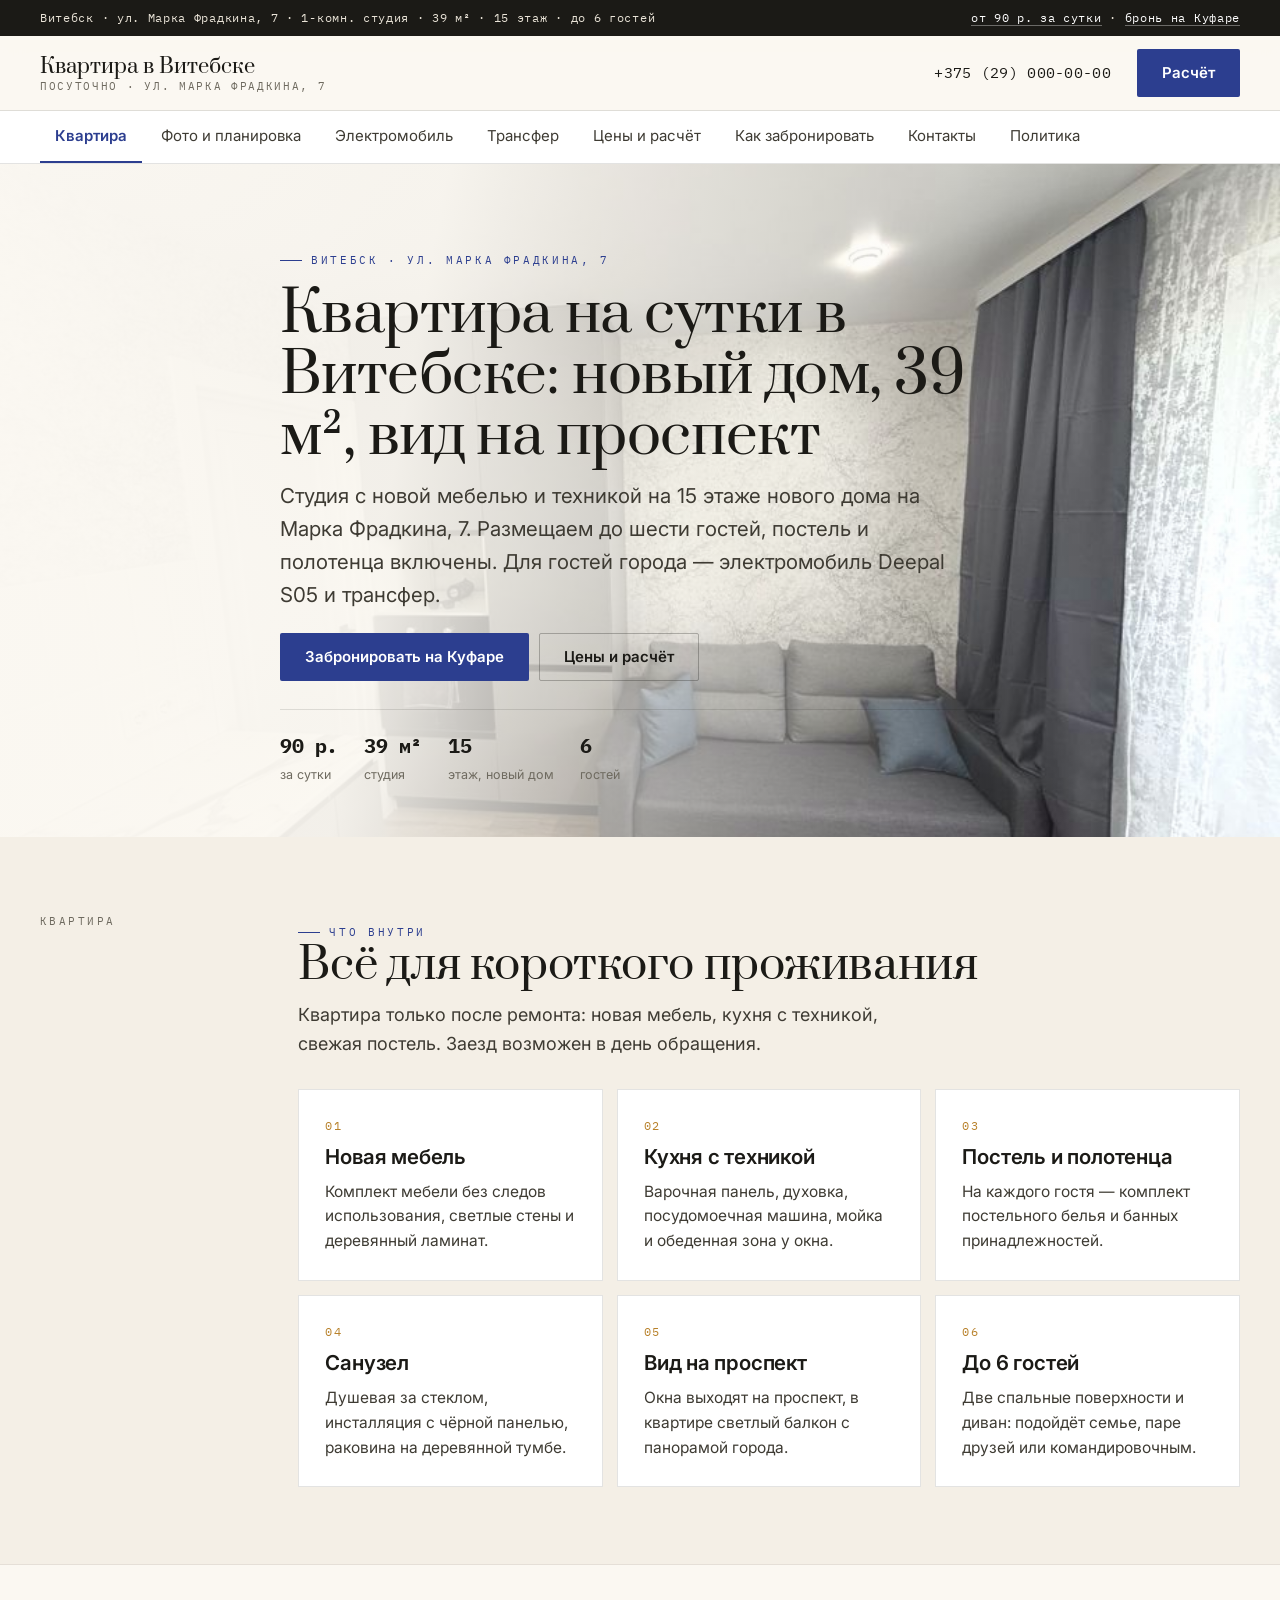
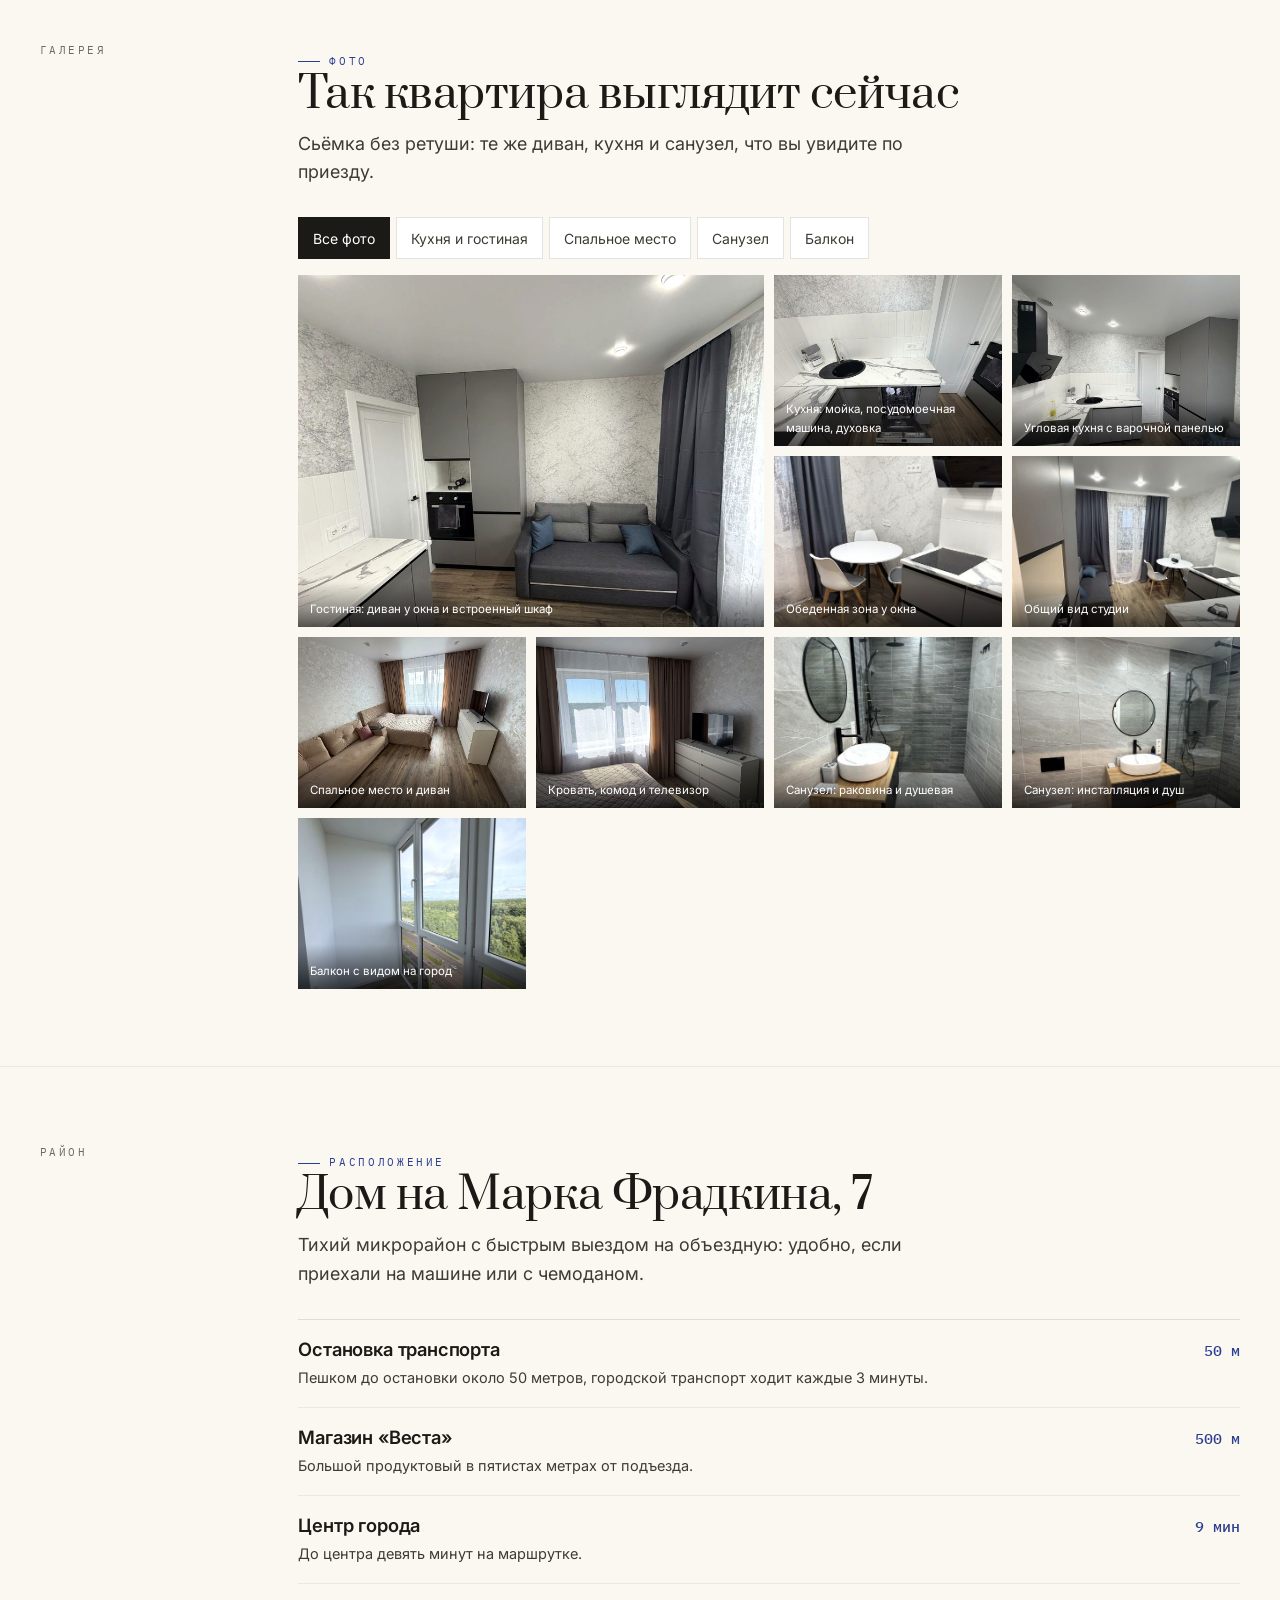
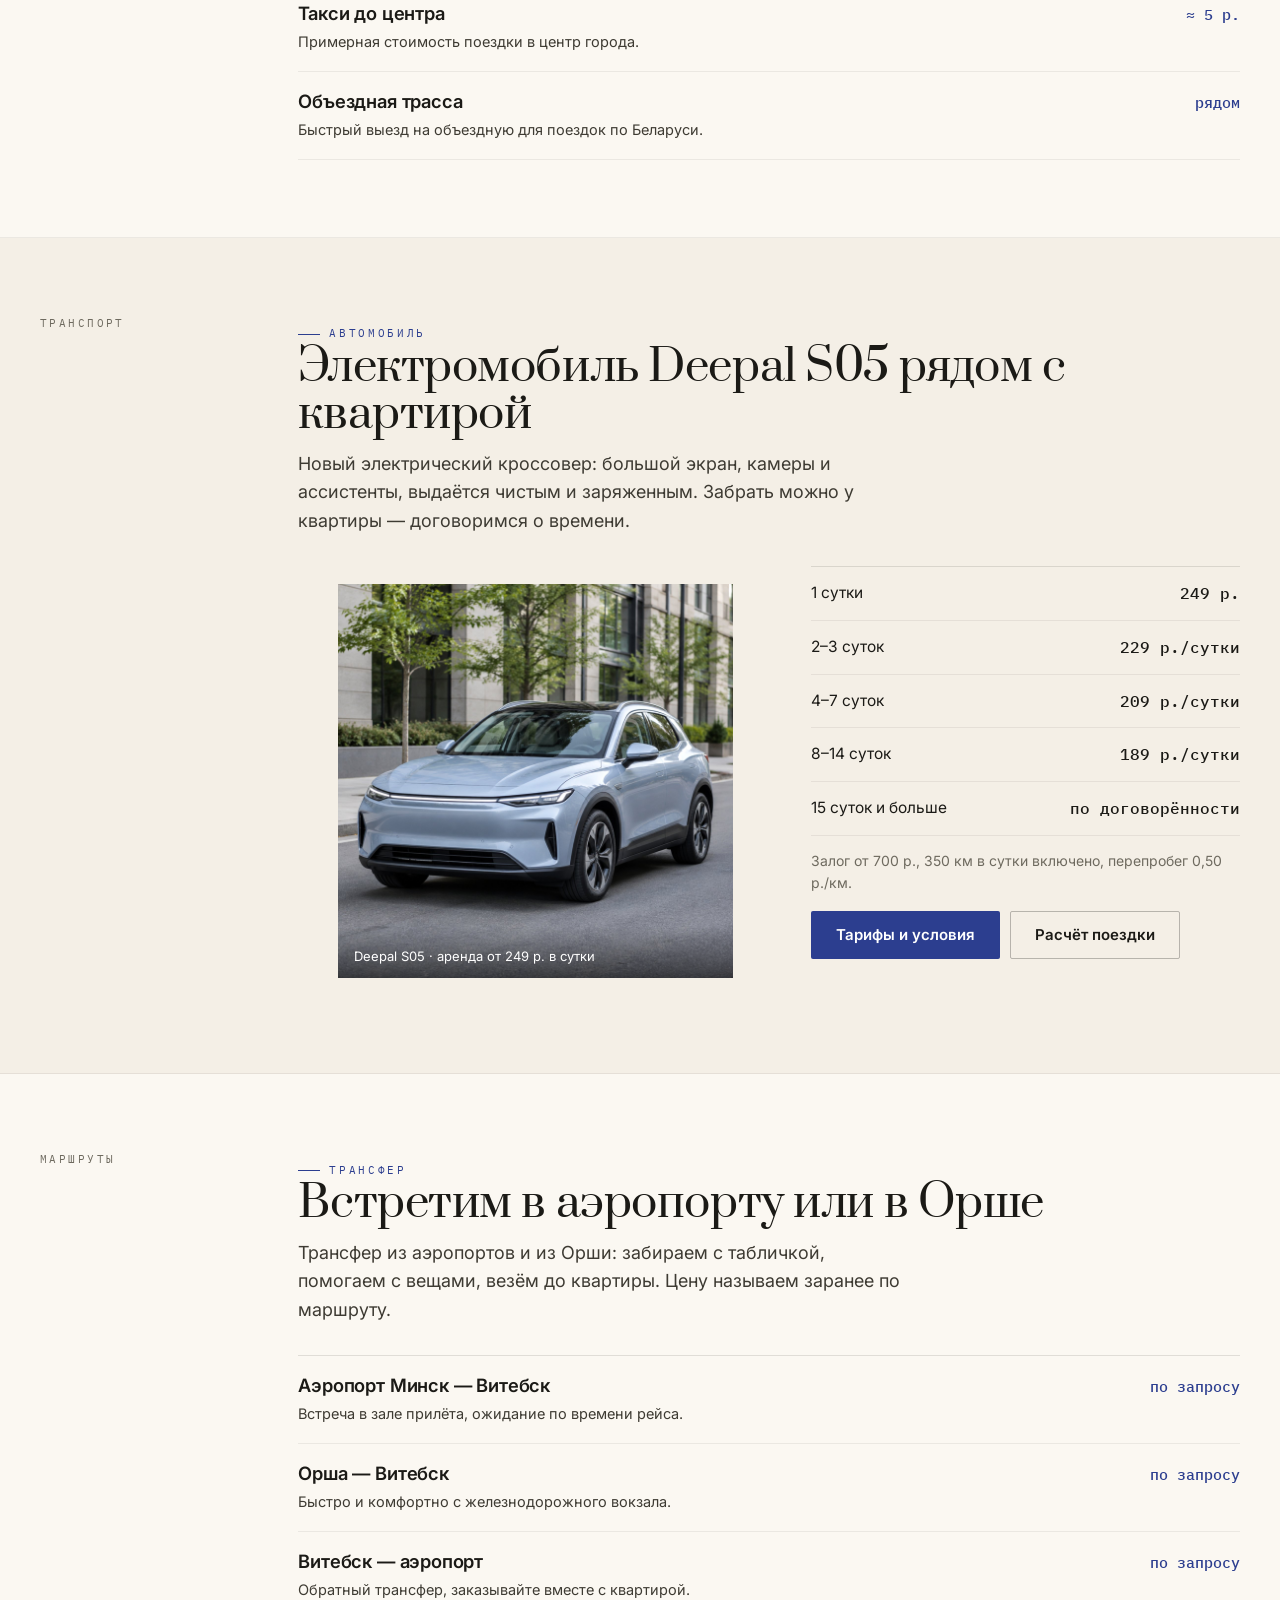
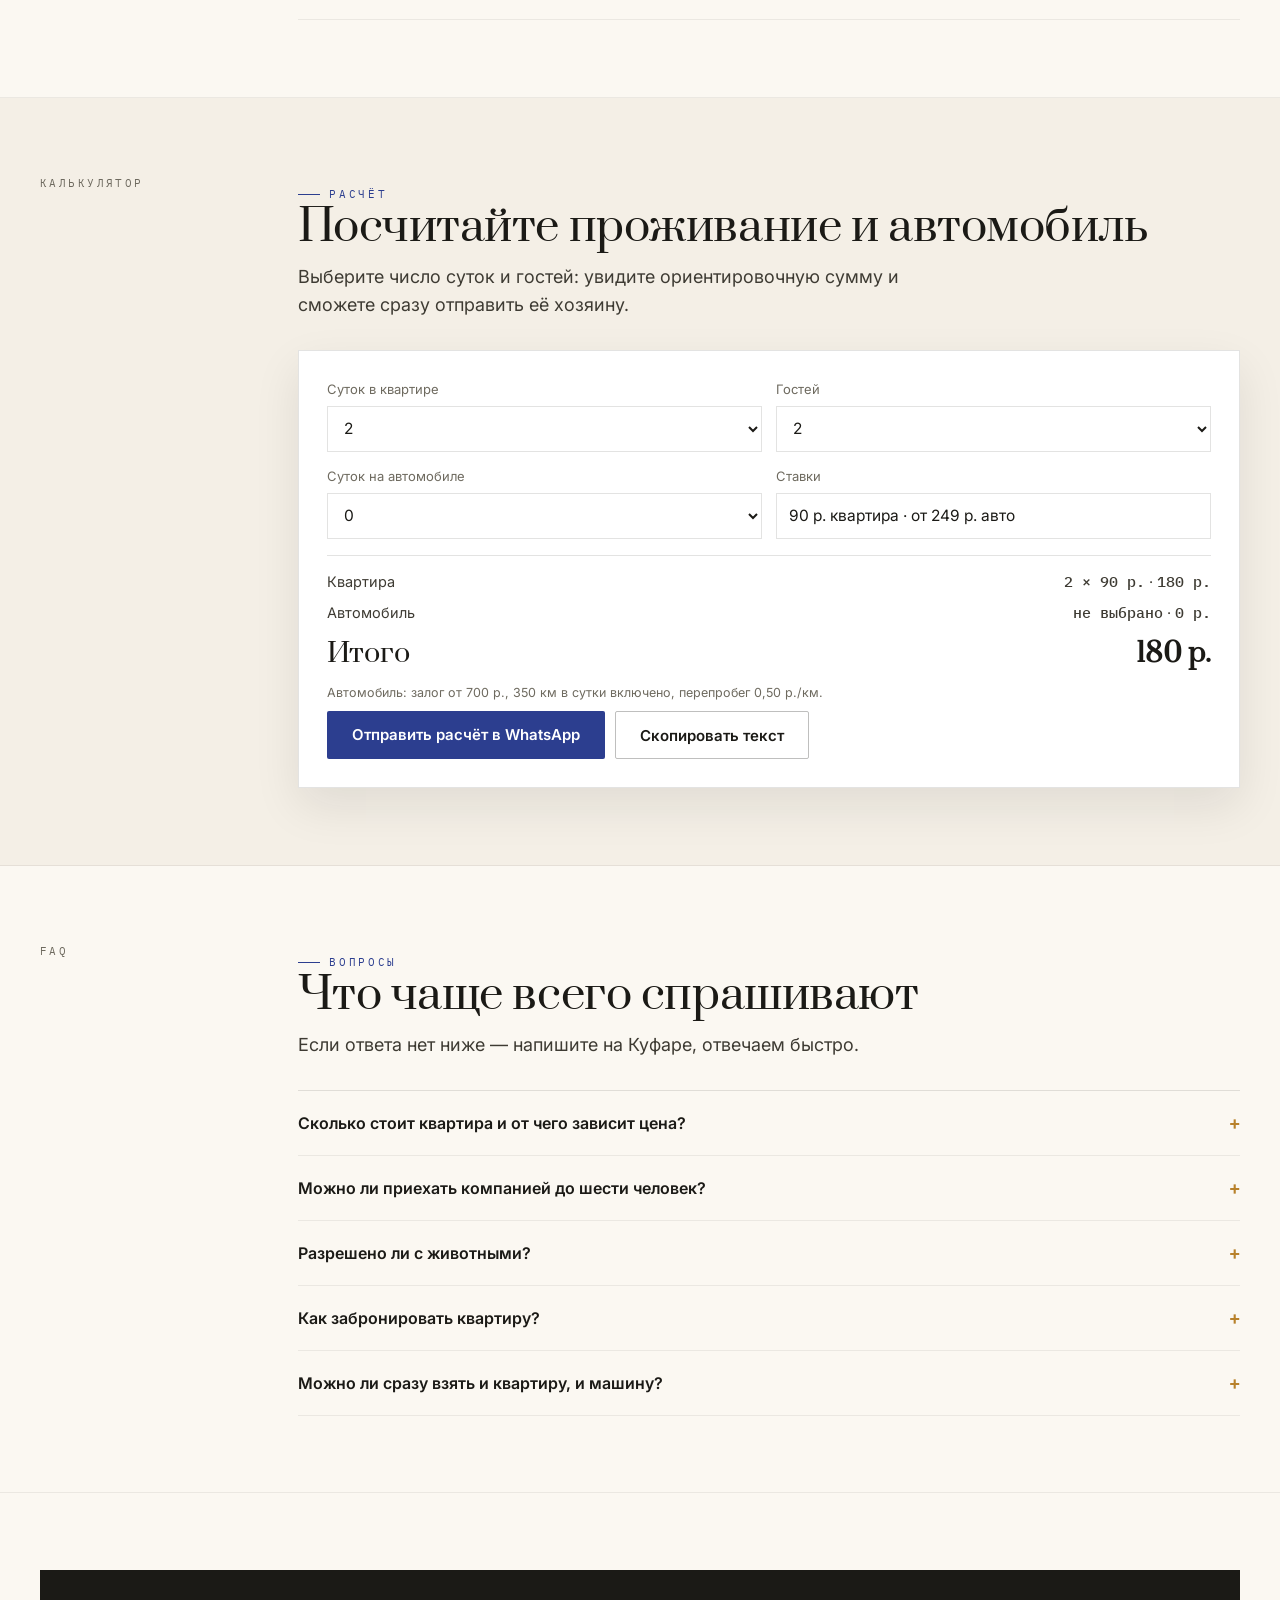
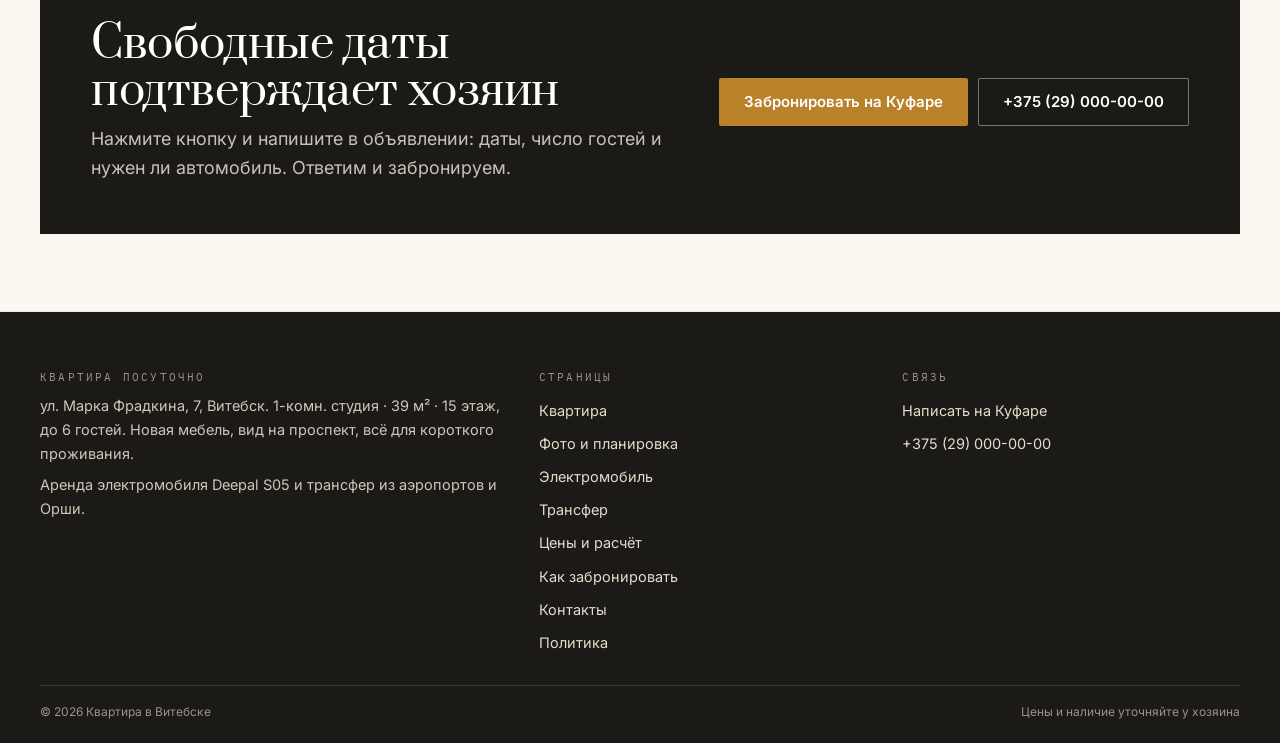
==== index.html @ 1a179cd4 "Квартира посуточно в Витебске + электромобиль Deepal S05 + трансфер: 8 страниц, галерея по комнатам," ====
<!doctype html>
<html lang="ru"><head>
<meta charset="utf-8">
<meta name="viewport" content="width=device-width,initial-scale=1">
<title>Квартира на сутки в Витебске — 39 м², новый дом, до 6 гостей</title>
<meta name="description" content="Посуточная аренда квартиры в Витебске: Марка Фрадкина, 7, студия 39 м² на 15 этаже нового дома, до 6 гостей, от 90 р. в сутки. Аренда электромобиля Deepal S05 и трансфер.">
<link rel="icon" href="assets/img/favicon.svg" type="image/svg+xml">
<link rel="preconnect" href="https://fonts.googleapis.com"><link rel="preconnect" href="https://fonts.gstatic.com" crossorigin>
<link href="https://fonts.googleapis.com/css2?family=Prata&family=Inter:wght@400;500;600;700&family=IBM+Plex+Mono:wght@400;500&display=swap" rel="stylesheet">
<style>
:root{--paper:#FBF8F2;--ink:#1B1A16;--blue:#2C3E8F;--muted:#6E6A5F;--line:rgba(27,26,22,.12)}
*{box-sizing:border-box}
html{overflow-x:clip;font-size:18px}
body{margin:0;background:var(--paper);color:var(--ink);font-family:Inter,system-ui,sans-serif;line-height:1.6;overflow-x:clip}
img{display:block;max-width:100%}
h1,h2{font-family:Prata,Georgia,serif;font-weight:400;line-height:1.1;margin:0}
.wrap{width:min(1200px,100% - 40px);margin:0 auto}
.hdr{position:sticky;top:0;background:rgba(251,248,242,.95)}
.btn{display:inline-flex;align-items:center;gap:8px;min-height:48px;padding:0 22px;background:var(--blue);color:#fff;text-decoration:none;font-weight:600;font-size:15px}
a{color:inherit}
[hidden]{display:none!important}
</style>
<link rel="stylesheet" href="assets/css/site.v1.css">
</head><body>
<div class="topbar"><div class="wrap topbar__in">
<span>Витебск · ул. Марка Фрадкина, 7 · 1-комн. студия · 39 м² · 15 этаж · до 6 гостей</span>
<span><a href="ceny.html">от 90 р. за сутки</a> · <a href="https://www.kufar.by/item/1076684302" target="_blank" rel="noopener">бронь на Куфаре</a></span>
</div></div>
<header class="hdr"><div class="wrap hdr__in">
<a class="logo" href="index.html"><b>Квартира в Витебске</b><span>посуточно · ул. Марка Фрадкина, 7</span></a>
<span class="hdr__sp"></span>
<a class="hdr__tel" href="tel:+375290000000">+375 (29) 000-00-00</a>
<a class="btn btn--blue" href="ceny.html" style="margin-left:8px">Расчёт</a>
<button class="burger" id="burger" aria-label="Меню" aria-expanded="false"><span></span><span></span><span></span></button>
</div></header>
<nav class="strip" aria-label="Страницы"><div class="wrap strip__in"><a href="index.html" aria-current="page">Квартира</a><a href="kvartira.html">Фото и планировка</a><a href="elektromobil.html">Электромобиль</a><a href="transfer.html">Трансфер</a><a href="ceny.html">Цены и расчёт</a><a href="poryadok.html">Как забронировать</a><a href="kontakty.html">Контакты</a><a href="politika.html">Политика</a></div></nav>
<main>
<section class="hero"><div class="hero__bg"><img src="assets/img/living.jpg" alt="Гостиная квартиры посуточно: диван у окна и встроенный шкаф"></div><div class="wrap hero__in"><span class="kick">Витебск · ул. Марка Фрадкина, 7</span><h1>Квартира на сутки в Витебске: новый дом, 39 м², вид на проспект</h1><p class="hero__lead">Студия с новой мебелью и техникой на 15 этаже нового дома на Марка Фрадкина, 7. Размещаем до шести гостей, постель и полотенца включены. Для гостей города — электромобиль Deepal S05 и трансфер.</p><div class="hero__cta"><a class="btn btn--blue" href="https://www.kufar.by/item/1076684302" target="_blank" rel="noopener">Забронировать на Куфаре</a><a class="btn btn--ghost" href="ceny.html">Цены и расчёт</a></div><div class="hero__figs"><div><b>90 р.</b><span>за сутки</span></div><div><b>39 м²</b><span>студия</span></div><div><b>15</b><span>этаж, новый дом</span></div><div><b>6</b><span>гостей</span></div></div></div></section><section class="band band--alt"><div class="wrap"><div class="sect"><div class="sect__side"><span class="mono">Квартира</span></div><div><div class="sect__head"><div><span class="kick">Что внутри</span><h2>Всё для короткого проживания</h2></div><p>Квартира только после ремонта: новая мебель, кухня с техникой, свежая постель. Заезд возможен в день обращения.</p></div><div class="cards"><div class="card"><span class="card__n">01</span><h3>Новая мебель</h3><p>Комплект мебели без следов использования, светлые стены и деревянный ламинат.</p></div><div class="card"><span class="card__n">02</span><h3>Кухня с техникой</h3><p>Варочная панель, духовка, посудомоечная машина, мойка и обеденная зона у окна.</p></div><div class="card"><span class="card__n">03</span><h3>Постель и полотенца</h3><p>На каждого гостя — комплект постельного белья и банных принадлежностей.</p></div><div class="card"><span class="card__n">04</span><h3>Санузел</h3><p>Душевая за стеклом, инсталляция с чёрной панелью, раковина на деревянной тумбе.</p></div><div class="card"><span class="card__n">05</span><h3>Вид на проспект</h3><p>Окна выходят на проспект, в квартире светлый балкон с панорамой города.</p></div><div class="card"><span class="card__n">06</span><h3>До 6 гостей</h3><p>Две спальные поверхности и диван: подойдёт семье, паре друзей или командировочным.</p></div></div></div></div></div></section><section class="band "><div class="wrap"><div class="sect"><div class="sect__side"><span class="mono">Галерея</span></div><div><div class="sect__head"><div><span class="kick">Фото</span><h2>Так квартира выглядит сейчас</h2></div><p>Сьёмка без ретуши: те же диван, кухня и санузел, что вы увидите по приезду.</p></div><div class="tabs"><button data-gal="all" aria-selected="true">Все фото</button><button data-gal="live" aria-selected="false">Кухня и гостиная</button><button data-gal="sleep" aria-selected="false">Спальное место</button><button data-gal="bath" aria-selected="false">Санузел</button><button data-gal="view" aria-selected="false">Балкон</button></div><div class="gal"><figure data-g="live"><img src="assets/img/living.jpg" alt="Гостиная: диван у окна и встроенный шкаф" loading="lazy"><figcaption>Гостиная: диван у окна и встроенный шкаф</figcaption></figure><figure data-g="live"><img src="assets/img/kitchen.jpg" alt="Кухня: мойка, посудомоечная машина, духовка" loading="lazy"><figcaption>Кухня: мойка, посудомоечная машина, духовка</figcaption></figure><figure data-g="live"><img src="assets/img/kitchen2.jpg" alt="Угловая кухня с варочной панелью" loading="lazy"><figcaption>Угловая кухня с варочной панелью</figcaption></figure><figure data-g="live"><img src="assets/img/dining.jpg" alt="Обеденная зона у окна" loading="lazy"><figcaption>Обеденная зона у окна</figcaption></figure><figure data-g="live"><img src="assets/img/studio.jpg" alt="Общий вид студии" loading="lazy"><figcaption>Общий вид студии</figcaption></figure><figure data-g="sleep"><img src="assets/img/bedroom.jpg" alt="Спальное место и диван" loading="lazy"><figcaption>Спальное место и диван</figcaption></figure><figure data-g="sleep"><img src="assets/img/bedroom2.jpg" alt="Кровать, комод и телевизор" loading="lazy"><figcaption>Кровать, комод и телевизор</figcaption></figure><figure data-g="bath"><img src="assets/img/bath1.jpg" alt="Санузел: раковина и душевая" loading="lazy"><figcaption>Санузел: раковина и душевая</figcaption></figure><figure data-g="bath"><img src="assets/img/bath2.jpg" alt="Санузел: инсталляция и душ" loading="lazy"><figcaption>Санузел: инсталляция и душ</figcaption></figure><figure data-g="view"><img src="assets/img/balcony.jpg" alt="Балкон с видом на город" loading="lazy"><figcaption>Балкон с видом на город</figcaption></figure></div></div></div></div></section><section class="band "><div class="wrap"><div class="sect"><div class="sect__side"><span class="mono">Район</span></div><div><div class="sect__head"><div><span class="kick">Расположение</span><h2>Дом на Марка Фрадкина, 7</h2></div><p>Тихий микрорайон с быстрым выездом на объездную: удобно, если приехали на машине или с чемоданом.</p></div><div class="rows"><div class="row"><div><h3>Остановка транспорта</h3><p>Пешком до остановки около 50 метров, городской транспорт ходит каждые 3 минуты.</p></div><span class="row__p">50 м</span></div><div class="row"><div><h3>Магазин «Веста»</h3><p>Большой продуктовый в пятистах метрах от подъезда.</p></div><span class="row__p">500 м</span></div><div class="row"><div><h3>Центр города</h3><p>До центра девять минут на маршрутке.</p></div><span class="row__p">9 мин</span></div><div class="row"><div><h3>Такси до центра</h3><p>Примерная стоимость поездки в центр города.</p></div><span class="row__p">≈ 5 р.</span></div><div class="row"><div><h3>Объездная трасса</h3><p>Быстрый выезд на объездную для поездок по Беларуси.</p></div><span class="row__p">рядом</span></div></div></div></div></div></section><section class="band band--alt"><div class="wrap"><div class="sect"><div class="sect__side"><span class="mono">Транспорт</span></div><div><div class="sect__head"><div><span class="kick">Автомобиль</span><h2>Электромобиль Deepal S05 рядом с квартирой</h2></div><p>Новый электрический кроссовер: большой экран, камеры и ассистенты, выдаётся чистым и заряженным. Забрать можно у квартиры — договоримся о времени.</p></div><div class="split"><figure class="plate"><img src="assets/img/car.jpg" alt="Электромобиль Deepal S05 в Витебске"><figcaption>Deepal S05 · аренда от 249 р. в сутки</figcaption></figure><div><div class="prices"><div class="price"><span>1 сутки</span><b>249 р.</b></div><div class="price"><span>2–3 суток</span><b>229 р./сутки</b></div><div class="price"><span>4–7 суток</span><b>209 р./сутки</b></div><div class="price"><span>8–14 суток</span><b>189 р./сутки</b></div><div class="price"><span>15 суток и больше</span><b>по договорённости</b></div></div><p style="margin-top:14px;font-size:14px;color:var(--muted)">Залог от 700 р., 350 км в сутки включено, перепробег 0,50 р./км.</p><div style="margin-top:16px;display:flex;gap:10px;flex-wrap:wrap"><a class="btn btn--blue" href="elektromobil.html">Тарифы и условия</a><a class="btn btn--ghost" href="ceny.html">Расчёт поездки</a></div></div></div></div></div></div></section><section class="band "><div class="wrap"><div class="sect"><div class="sect__side"><span class="mono">Маршруты</span></div><div><div class="sect__head"><div><span class="kick">Трансфер</span><h2>Встретим в аэропорту или в Орше</h2></div><p>Трансфер из аэропортов и из Орши: забираем с табличкой, помогаем с вещами, везём до квартиры. Цену называем заранее по маршруту.</p></div><div class="rows"><div class="row"><div><h3>Аэропорт Минск — Витебск</h3><p>Встреча в зале прилёта, ожидание по времени рейса.</p></div><span class="row__p">по запросу</span></div><div class="row"><div><h3>Орша — Витебск</h3><p>Быстро и комфортно с железнодорожного вокзала.</p></div><span class="row__p">по запросу</span></div><div class="row"><div><h3>Витебск — аэропорт</h3><p>Обратный трансфер, заказывайте вместе с квартирой.</p></div><span class="row__p">по запросу</span></div></div></div></div></div></section><section class="band band--alt"><div class="wrap"><div class="sect"><div class="sect__side"><span class="mono">Калькулятор</span></div><div><div class="sect__head"><div><span class="kick">Расчёт</span><h2>Посчитайте проживание и автомобиль</h2></div><p>Выберите число суток и гостей: увидите ориентировочную сумму и сможете сразу отправить её хозяину.</p></div><div class="calc" id="calc"><div class="calc__grid"><div class="field"><label for="cN">Суток в квартире</label><select id="cN"><option value="1">1</option><option value="2" selected>2</option><option value="3">3</option><option value="4">4</option><option value="5">5</option><option value="6">6</option><option value="7">7</option><option value="8">8</option><option value="9">9</option><option value="10">10</option><option value="11">11</option><option value="12">12</option><option value="13">13</option><option value="14">14</option><option value="21">21</option><option value="30">30</option></select></div><div class="field"><label for="cG">Гостей</label><select id="cG"><option value="1">1</option><option value="2" selected>2</option><option value="3">3</option><option value="4">4</option><option value="5">5</option><option value="6">6</option></select></div><div class="field"><label for="cD">Суток на автомобиле</label><select id="cD"><option value="0" selected>0</option><option value="1">1</option><option value="2">2</option><option value="3">3</option><option value="4">4</option><option value="5">5</option><option value="7">7</option><option value="10">10</option><option value="14">14</option><option value="21">21</option></select></div><div class="field"><label>Ставки</label><input type="text" value="90 р. квартира · от 249 р. авто" readonly></div></div><div class="calc__sum"><div class="calc__line"><span>Квартира</span><span><b id="lFlat">2 × 90 р.</b> · <b id="vFlat">180 р.</b></span></div><div class="calc__line"><span>Автомобиль</span><span><b id="lCar">не выбрано</b> · <b id="vCar">0 р.</b></span></div><div class="calc__total"><span>Итого</span><b id="vTotal">180 р.</b></div><p class="calc__note" id="calcNote"></p><div style="display:flex;gap:10px;flex-wrap:wrap"><a class="btn btn--blue" id="cWa" href="#" target="_blank" rel="noopener">Отправить расчёт в WhatsApp</a><button class="btn btn--ghost" id="cCopy" type="button">Скопировать текст</button></div></div></div></div></div></div></section><section class="band "><div class="wrap"><div class="sect"><div class="sect__side"><span class="mono">FAQ</span></div><div><div class="sect__head"><div><span class="kick">Вопросы</span><h2>Что чаще всего спрашивают</h2></div><p>Если ответа нет ниже — напишите на Куфаре, отвечаем быстро.</p></div><div class="faq"><div class="faq__i"><button class="faq__q" aria-expanded="false">Сколько стоит квартира и от чего зависит цена?</button><div class="faq__a">Базовая ставка — 90 р. за сутки. Цена зависит от количества человек: точную сумму хозяин подтвердит при бронировании.</div></div><div class="faq__i"><button class="faq__q" aria-expanded="false">Можно ли приехать компанией до шести человек?</button><div class="faq__a">Да, размещение рассчитано на шесть гостей: кровать, диван и дополнительное спальное место. Комплекты постели и полотенец включены.</div></div><div class="faq__i"><button class="faq__q" aria-expanded="false">Разрешено ли с животными?</button><div class="faq__a">Объявление допускает проживание с питомцами — уточните породу и количество при бронировании, чтобы согласовать условия.</div></div><div class="faq__i"><button class="faq__q" aria-expanded="false">Как забронировать квартиру?</button><div class="faq__a">Напишите в объявлении на Куфаре или оставьте заявку на сайте: подтверждаем даты, время заезда и способ оплаты.</div></div><div class="faq__i"><button class="faq__q" aria-expanded="false">Можно ли сразу взять и квартиру, и машину?</button><div class="faq__a">Да, это одна из частых просьб. В расчёте выберите сутки в квартире и сутки на автомобиле — отправим одним сообщением.</div></div></div></div></div></div></section><section class="band"><div class="wrap"><div class="cta"><div><h2>Свободные даты подтверждает хозяин</h2><p style="margin-top:10px;color:rgba(242,236,223,.8)">Нажмите кнопку и напишите в объявлении: даты, число гостей и нужен ли автомобиль. Ответим и забронируем.</p></div><div class="cta__act"><a class="btn btn--ochre" href="https://www.kufar.by/item/1076684302" target="_blank" rel="noopener">Забронировать на Куфаре</a><a class="btn btn--ghost" style="border-color:rgba(255,255,255,.4);color:#fff" href="tel:+375290000000">+375 (29) 000-00-00</a></div></div></div></section></main>
<footer class="foot"><div class="wrap">
<div class="foot__grid">
<div><h4>Квартира посуточно</h4><p style="font-size:14.5px;line-height:1.65">ул. Марка Фрадкина, 7, Витебск. 1-комн. студия · 39 м² · 15 этаж, до 6 гостей. Новая мебель, вид на проспект, всё для короткого проживания.</p>
<p style="font-size:14.5px;margin-top:8px">Аренда электромобиля Deepal S05 и трансфер из аэропортов и Орши.</p></div>
<div><h4>Страницы</h4><a href="index.html">Квартира</a><a href="kvartira.html">Фото и планировка</a><a href="elektromobil.html">Электромобиль</a><a href="transfer.html">Трансфер</a><a href="ceny.html">Цены и расчёт</a><a href="poryadok.html">Как забронировать</a><a href="kontakty.html">Контакты</a><a href="politika.html">Политика</a></div>
<div><h4>Связь</h4><a href="https://www.kufar.by/item/1076684302" target="_blank" rel="noopener">Написать на Куфаре</a><a href="tel:+375290000000">+375 (29) 000-00-00</a></div>
</div>
<div class="foot__bot"><span>© 2026 Квартира в Витебске</span><span>Цены и наличие уточняйте у хозяина</span></div>
</div></footer>
<div class="fbar">
<a href="tel:+375290000000"><svg viewBox="0 0 24 24"><path d="M5 4h4l2 5-2.5 1.5a12 12 0 0 0 5 5L15 13l5 2v4a2 2 0 0 1-2 2A16 16 0 0 1 3 6a2 2 0 0 1 2-2z"/></svg>Позвонить</a>
<a href="https://wa.me/375290000000"><svg viewBox="0 0 24 24"><path d="M12 3a9 9 0 0 0-7.8 13.5L3 21l4.6-1.2A9 9 0 1 0 12 3z"/></svg>WhatsApp</a>
<a href="viber://chat?number=%2B375290000000"><svg viewBox="0 0 24 24"><path d="M12 3c5 0 9 3.4 9 7.6 0 4.2-4 7.6-9 7.6-1 0-2-.1-2.9-.4L5 20l.8-3.2C4.1 15.3 3 13.1 3 10.6 3 6.4 7 3 12 3z"/></svg>Viber</a>
<a href="https://www.kufar.by/item/1076684302" target="_blank" rel="noopener"><svg viewBox="0 0 24 24"><path d="M4 7h16v13H4z"/><path d="M8 7V5a4 4 0 0 1 8 0v2"/></svg>Куфар</a>
</div>
<div class="drawer" id="drawer" data-open="false" aria-hidden="true"><div class="drawer__inner">
<div class="drawer__top"><span class="mono">Меню</span><button class="drawer__close" id="drawerClose" aria-label="Закрыть"></button></div>
<a href="index.html">Квартира</a><a href="kvartira.html">Фото и планировка</a><a href="elektromobil.html">Электромобиль</a><a href="transfer.html">Трансфер</a><a href="ceny.html">Цены и расчёт</a><a href="poryadok.html">Как забронировать</a><a href="kontakty.html">Контакты</a><a href="politika.html">Политика</a>
<a href="politika.html">Политика</a>
<a class="btn btn--blue" href="https://www.kufar.by/item/1076684302" target="_blank" rel="noopener" style="margin-top:14px">Забронировать на Куфаре</a>
</div></div>
<script src="assets/js/main.v1.js" defer></script>
</body></html>
---- assets/css/site.v1.css ----
:root{
--paper:#FBF8F2;--paper2:#F4EFE6;--panel:#FFFFFF;
--ink:#1B1A16;--ink2:#3E3B33;--muted:#6E6A5F;
--line:rgba(27,26,22,.12);--line2:rgba(27,26,22,.07);
--blue:#2C3E8F;--blue-d:#1F2C68;--ochre:#B8812A;
--f-d:'Prata',Georgia,serif;--f-t:'Inter','Segoe UI',system-ui,sans-serif;--f-m:'IBM Plex Mono',ui-monospace,monospace;
--sh:0 18px 44px rgba(27,26,22,.09)}
*{box-sizing:border-box}
html{-webkit-text-size-adjust:100%;font-size:18px;overflow-x:clip}
body{margin:0;background:var(--paper);color:var(--ink);font-family:var(--f-t);font-size:18px;line-height:1.6;-webkit-font-smoothing:antialiased;overflow-x:clip}
img{display:block;max-width:100%;height:auto}
a{color:inherit;text-decoration:none}
h1,h2,h3,h4{font-family:var(--f-d);font-weight:400;line-height:1.08;margin:0;letter-spacing:-.01em}
h1{font-size:clamp(2.1rem,4.4vw,3.6rem)}
h2{font-size:clamp(1.7rem,3.4vw,2.6rem)}
h3{font-size:1.14rem;font-family:var(--f-t);font-weight:600;line-height:1.3}
p{margin:0}
ul{margin:0;padding:0;list-style:none}
.wrap{width:min(1200px,100% - 40px);margin:0 auto}
.mono{font-family:var(--f-m);font-size:11px;letter-spacing:.22em;text-transform:uppercase;color:var(--muted)}
.kick{display:inline-flex;align-items:center;gap:9px;font-family:var(--f-m);font-size:11px;letter-spacing:.24em;text-transform:uppercase;color:var(--blue)}
.kick::before{content:"";width:22px;height:1px;background:currentColor}
.topbar{background:var(--ink);color:#EAE4D8;font-size:13px}
.topbar__in{display:flex;justify-content:space-between;gap:14px;flex-wrap:wrap;padding:9px 0;font-family:var(--f-m);font-size:11.5px;letter-spacing:.06em}
.topbar a{color:#fff;border-bottom:1px solid rgba(255,255,255,.35)}
.hdr{position:sticky;top:0;z-index:60;background:rgba(251,248,242,.94);backdrop-filter:blur(12px);border-bottom:1px solid var(--line)}
.hdr__in{display:flex;align-items:center;gap:18px;padding:13px 0}
.logo{display:flex;flex-direction:column;gap:2px;line-height:1.15}
.logo b{font-family:var(--f-d);font-size:20px;font-weight:400}
.logo span{font-family:var(--f-m);font-size:10.5px;letter-spacing:.16em;text-transform:uppercase;color:var(--muted)}
.hdr__sp{flex:1}
.hdr__tel{font-family:var(--f-m);font-size:15px;letter-spacing:.02em}
.strip{border-bottom:1px solid var(--line);background:#fff}
.strip__in{display:flex;gap:4px;overflow-x:auto;scrollbar-width:none}
.strip__in::-webkit-scrollbar{display:none}
.strip a{white-space:nowrap;padding:13px 15px;font-size:15px;color:var(--ink2);border-bottom:2px solid transparent;min-height:44px;display:flex;align-items:center}
.strip a:hover{background:var(--paper2);color:var(--ink)}
.strip a[aria-current]{color:var(--blue);border-bottom-color:var(--blue);font-weight:600}
.btn{display:inline-flex;align-items:center;justify-content:center;gap:9px;min-height:48px;padding:0 24px;border-radius:2px;font-family:var(--f-t);font-size:15px;font-weight:600;border:1px solid transparent;cursor:pointer;transition:background .2s,color .2s,border-color .2s}
.btn svg{width:17px;height:17px;stroke:currentColor;fill:none;stroke-width:1.8}
.btn--blue{background:var(--blue);color:#fff}
.btn--blue:hover{background:var(--blue-d)}
.btn--ghost{background:transparent;border-color:rgba(27,26,22,.28);color:var(--ink)}
.btn--ghost:hover{background:var(--ink);color:#fff;border-color:var(--ink)}
.btn--ochre{background:var(--ochre);color:#fff}
.burger{display:none;width:46px;height:46px;border:1px solid var(--line);background:#fff;border-radius:2px;align-items:center;justify-content:center;flex-direction:column;gap:5px;cursor:pointer}
.burger span{display:block;width:18px;height:1.5px;background:var(--ink)}
.hero{position:relative;min-height:clamp(520px,72vh,700px);display:flex;align-items:flex-end;overflow:hidden;background:var(--paper2)}
.hero__bg{position:absolute;inset:0}
.hero__bg img{width:100%;height:100%;object-fit:cover;object-position:60% 45%}
.hero__bg::after{content:"";position:absolute;inset:0;background:linear-gradient(100deg,rgba(251,248,242,.98) 0%,rgba(251,248,242,.94) 32%,rgba(251,248,242,.55) 55%,rgba(251,248,242,.12) 78%,rgba(251,248,242,0) 100%)}
.hero__in{position:relative;z-index:2;padding:clamp(38px,6vw,80px) 0 clamp(30px,4vw,54px);max-width:720px}
.hero h1{margin:14px 0 14px}
.hero__lead{font-size:clamp(1rem,1.6vw,1.14rem);color:var(--ink2);max-width:52ch}
.hero__cta{display:flex;gap:10px;flex-wrap:wrap;margin-top:22px}
.hero__figs{display:flex;gap:26px;flex-wrap:wrap;margin-top:28px;padding-top:20px;border-top:1px solid var(--line)}
.hero__figs div{display:flex;flex-direction:column;gap:3px}
.hero__figs b{font-family:var(--f-m);font-size:20px;letter-spacing:-.02em}
.hero__figs span{font-size:12.5px;color:var(--muted)}

.band{padding:clamp(48px,6vw,84px) 0;border-bottom:1px solid var(--line2)}
.band--alt{background:var(--paper2)}
.band--ink{background:var(--ink);color:#F2ECDF;border-bottom:0}
.band--ink h2,.band--ink h3{color:#fff}
.band--ink .kick{color:#E3C48B}
.band--ink .mono{color:rgba(242,236,223,.62)}
.band--ink .sect__head p{color:rgba(242,236,223,.78)}
.sect{display:grid;gap:clamp(20px,3vw,44px)}
@media(min-width:960px){.sect{grid-template-columns:220px minmax(0,1fr)}}
.sect__side{display:flex;flex-direction:column;gap:9px;align-items:flex-start}
@media(min-width:960px){.sect__side{position:sticky;top:132px;align-self:start}}
.sect__head{display:grid;gap:12px;margin-bottom:clamp(18px,2.4vw,30px)}
.sect__head p{color:var(--ink2);max-width:56ch}
.cards{display:grid;gap:14px;grid-template-columns:1fr}
@media(min-width:700px){.cards{grid-template-columns:repeat(2,minmax(0,1fr))}}
@media(min-width:1040px){.cards{grid-template-columns:repeat(3,minmax(0,1fr))}}
.card{background:var(--panel);border:1px solid var(--line);padding:clamp(18px,2.2vw,26px);display:flex;flex-direction:column;gap:9px}
.card p{color:var(--ink2);font-size:15.5px}
.card__n{font-family:var(--f-m);font-size:12px;color:var(--ochre);letter-spacing:.12em}
.rows{border-top:1px solid var(--line)}
.row{display:grid;gap:8px;padding:18px 0;border-bottom:1px solid var(--line2)}
@media(min-width:760px){.row{grid-template-columns:minmax(0,1fr) auto;align-items:baseline;gap:24px}}
.row h3{font-size:1.02rem}
.row p{font-size:14.5px;color:var(--ink2);margin-top:4px}
.row__p{font-family:var(--f-m);font-size:15px;white-space:nowrap;color:var(--blue);font-weight:500}
.gal{display:grid;gap:10px;grid-template-columns:repeat(2,minmax(0,1fr))}
@media(min-width:860px){.gal{grid-template-columns:repeat(4,minmax(0,1fr))}}
.gal figure{margin:0;position:relative;overflow:hidden;background:var(--paper2);aspect-ratio:4/3}
.gal img{width:100%;height:100%;object-fit:cover;transition:transform .5s}
.gal figure:hover img{transform:scale(1.04)}
.gal figcaption{position:absolute;left:0;right:0;bottom:0;padding:18px 12px 9px;font-size:11.5px;color:#fff;background:linear-gradient(transparent,rgba(0,0,0,.66))}
.gal figure:nth-child(1){grid-column:span 2;aspect-ratio:auto}
@media(min-width:860px){.gal figure:nth-child(1){grid-column:span 2;grid-row:span 2}}
.tabs{display:flex;gap:6px;flex-wrap:wrap;margin-bottom:16px}
.tabs button{min-height:42px;padding:0 14px;border:1px solid var(--line);background:#fff;font-family:var(--f-t);font-size:14px;cursor:pointer;color:var(--ink2)}
.tabs button[aria-selected="true"]{background:var(--ink);color:#fff;border-color:var(--ink)}
.split{display:grid;gap:clamp(18px,3vw,38px);align-items:start}
@media(min-width:900px){.split{grid-template-columns:minmax(0,1.05fr) minmax(0,.95fr)}}
.plate{position:relative;overflow:hidden;background:var(--paper2)}
.plate img{width:100%;height:100%;object-fit:cover}
.plate figcaption{position:absolute;left:0;bottom:0;right:0;padding:20px 16px 12px;color:#fff;font-size:13px;background:linear-gradient(transparent,rgba(0,0,0,.6))}
.prices{display:grid;gap:0;border-top:1px solid var(--line)}
.price{display:flex;justify-content:space-between;gap:16px;padding:14px 0;border-bottom:1px solid var(--line2);font-size:15.5px}
.price b{font-family:var(--f-m);font-weight:500;white-space:nowrap}
.pill{display:inline-flex;align-items:center;gap:7px;padding:6px 12px;border:1px solid var(--line);background:#fff;font-size:13px;color:var(--ink2);border-radius:999px}

.calc{background:var(--panel);border:1px solid var(--line);box-shadow:var(--sh);padding:clamp(18px,2.4vw,28px);display:grid;gap:16px}
.calc__grid{display:grid;gap:14px}
@media(min-width:700px){.calc__grid{grid-template-columns:repeat(2,minmax(0,1fr))}}
.field{display:flex;flex-direction:column;gap:6px}
.field label{font-size:13px;color:var(--muted)}
.field select,.field>input{width:100%;height:46px;padding:0 12px;border:1px solid var(--line);background:#fff;font-family:var(--f-t);font-size:15.5px;color:var(--ink)}
.field input[type=range]{padding:0;height:34px;background:transparent;border:0}
.calc__sum{display:grid;gap:8px;padding-top:14px;border-top:1px solid var(--line)}
.calc__line{display:flex;justify-content:space-between;gap:14px;font-size:14.5px;color:var(--ink2)}
.calc__line b{font-family:var(--f-m);font-weight:500}
.calc__total{display:flex;justify-content:space-between;align-items:baseline;gap:14px;font-family:var(--f-d);font-size:1.5rem}
.calc__note{font-size:12.5px;color:var(--muted)}
.steps{display:grid;gap:14px;counter-reset:s}
.step{display:grid;grid-template-columns:auto minmax(0,1fr);gap:14px;padding:16px 0;border-bottom:1px solid var(--line2)}
.step__n{font-family:var(--f-m);font-size:13px;color:var(--blue);padding-top:2px}
.faq{border-top:1px solid var(--line)}
.faq__i{border-bottom:1px solid var(--line2)}
.faq__q{display:flex;justify-content:space-between;gap:16px;align-items:center;width:100%;padding:17px 0;background:none;border:0;font-family:var(--f-t);font-size:16px;font-weight:600;color:var(--ink);text-align:left;cursor:pointer;min-height:48px}
.faq__q::after{content:"+";font-family:var(--f-m);color:var(--ochre);font-size:19px}
.faq__q[aria-expanded="true"]::after{content:"−"}
.faq__a{display:none;padding:0 0 18px;font-size:15px;color:var(--ink2);max-width:70ch}
.faq__i.is-open .faq__a{display:block}
.form{display:grid;gap:12px;background:var(--panel);border:1px solid var(--line);padding:clamp(18px,2.4vw,26px)}
.form__row{display:grid;gap:12px}
@media(min-width:640px){.form__row{grid-template-columns:1fr 1fr}}
.form textarea{min-height:96px;padding:12px;border:1px solid var(--line);font-family:var(--f-t);font-size:15.5px;resize:vertical}
.formout{font-size:14px;color:var(--blue);min-height:20px}
.cta{background:var(--ink);color:#F2ECDF;padding:clamp(30px,4vw,52px);display:grid;gap:18px}
@media(min-width:900px){.cta{grid-template-columns:minmax(0,1fr) auto;align-items:center}}
.cta h2{color:#fff}
.cta__act{display:flex;gap:10px;flex-wrap:wrap}
.foot{background:var(--ink);color:#CFC7B8;padding:clamp(34px,5vw,60px) 0 0}
.foot__grid{display:grid;gap:26px;padding-bottom:26px}
@media(min-width:820px){.foot__grid{grid-template-columns:1.4fr 1fr 1fr}}
.foot h4{font-family:var(--f-m);font-size:11px;letter-spacing:.2em;text-transform:uppercase;color:#9C9384;margin:0 0 10px;font-weight:400}
.foot a{display:block;padding:5px 0;font-size:14.5px;color:#E4DCCC}
.foot a:hover{color:#fff}
.foot__bot{border-top:1px solid rgba(255,255,255,.12);padding:16px 0 22px;display:flex;justify-content:space-between;gap:12px;flex-wrap:wrap;font-size:12px;color:#9C9384}
.fbar{display:none}
@media(max-width:900px){
.burger{display:flex}
.hdr__tel{display:none}
.fbar{display:grid;grid-template-columns:repeat(4,1fr);position:fixed;left:0;right:0;bottom:0;z-index:70;background:#fff;border-top:1px solid var(--line);padding-bottom:env(safe-area-inset-bottom)}
.fbar a{display:flex;flex-direction:column;align-items:center;justify-content:center;gap:4px;padding:9px 4px;font-size:11px;color:var(--ink2);min-height:56px}
.fbar svg{width:19px;height:19px;stroke:currentColor;fill:none;stroke-width:1.7}
.fbar a:first-child{color:var(--blue)}
body{padding-bottom:60px}
}
.drawer{position:fixed;inset:0;z-index:120;display:none;background:rgba(20,19,16,.55)}
.drawer[data-open="true"]{display:block}
.drawer__inner{position:absolute;inset:0;background:var(--paper);padding:20px;overflow-y:auto;display:flex;flex-direction:column;gap:6px}
.drawer__top{display:flex;justify-content:space-between;align-items:center;margin-bottom:10px}
.drawer a{display:flex;align-items:center;min-height:52px;border-bottom:1px solid var(--line2);font-size:17px}
.drawer__close{width:46px;height:46px;border:1px solid var(--line);background:#fff;position:relative;border-radius:2px}
.drawer__close::before,.drawer__close::after{content:"";position:absolute;left:12px;right:12px;top:50%;height:1.5px;background:var(--ink)}
.drawer__close::before{transform:rotate(45deg)}
.drawer__close::after{transform:rotate(-45deg)}
.is-locked{overflow:hidden}
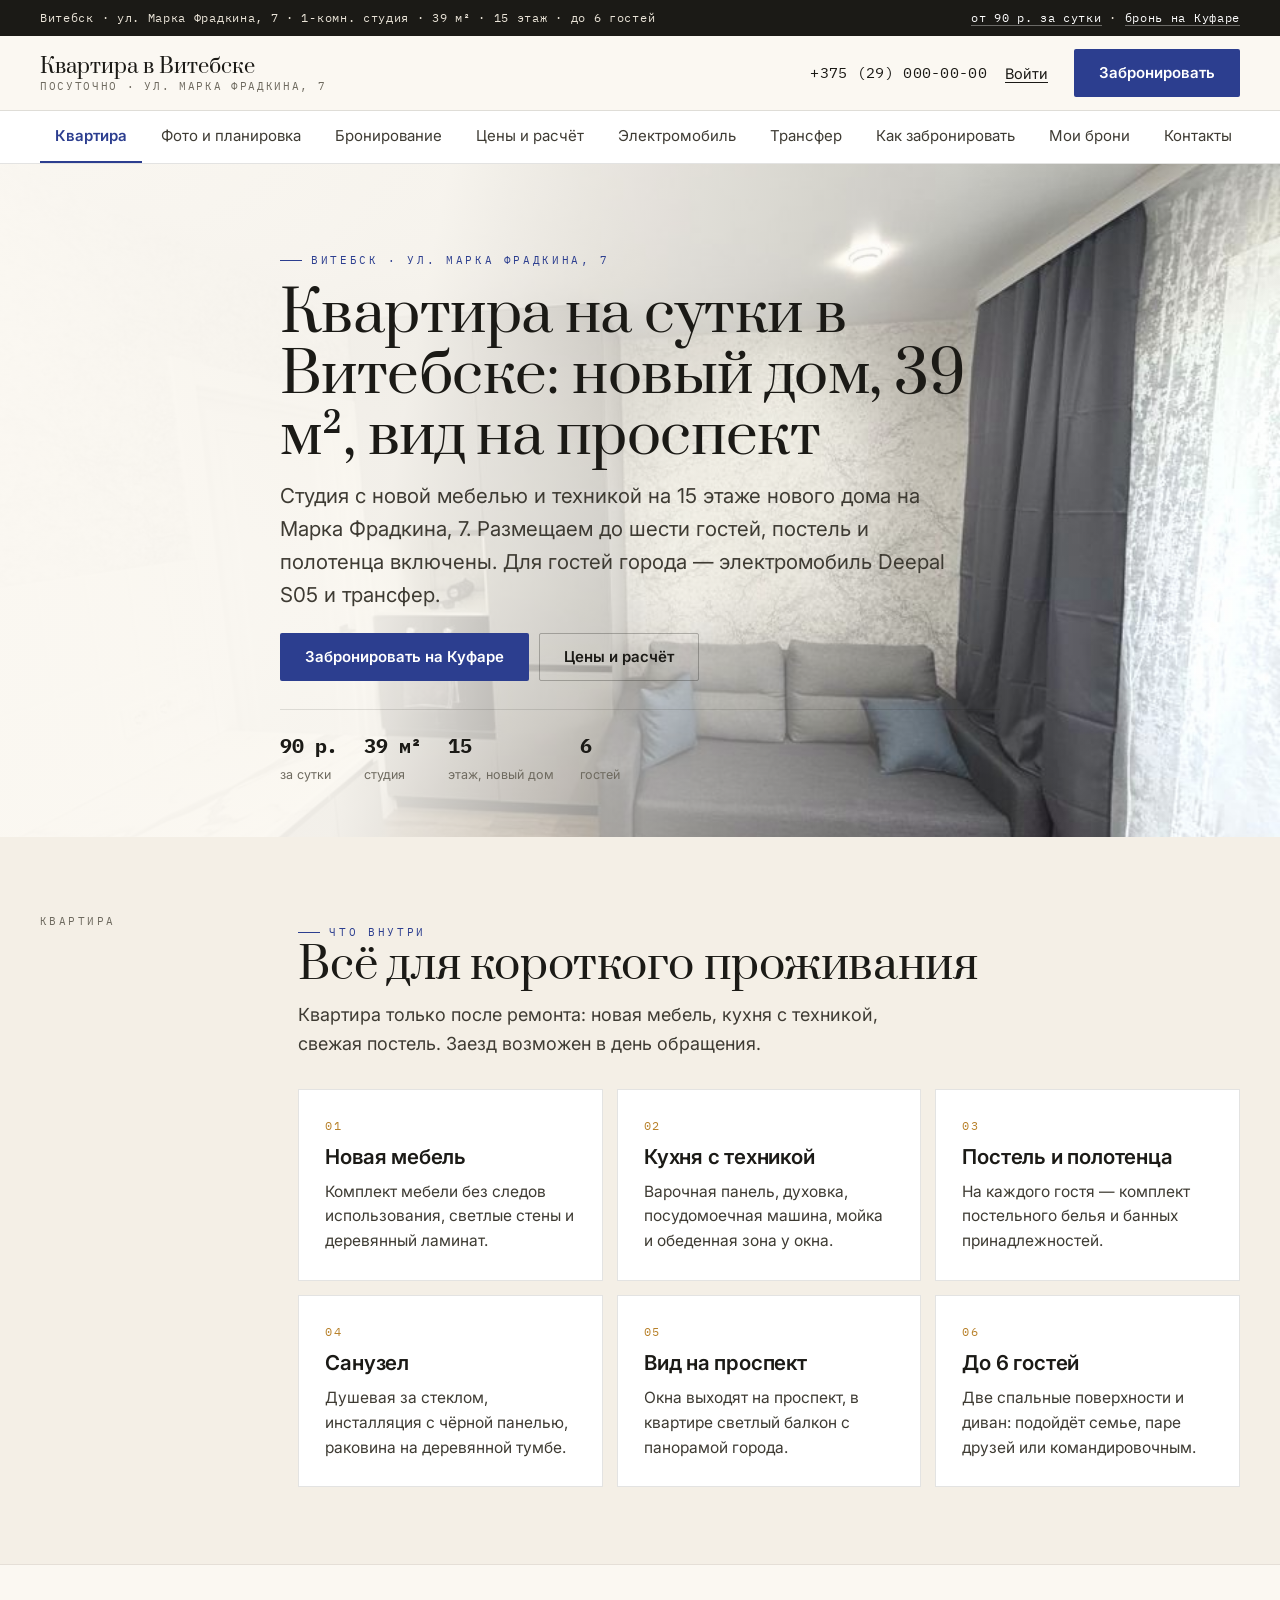
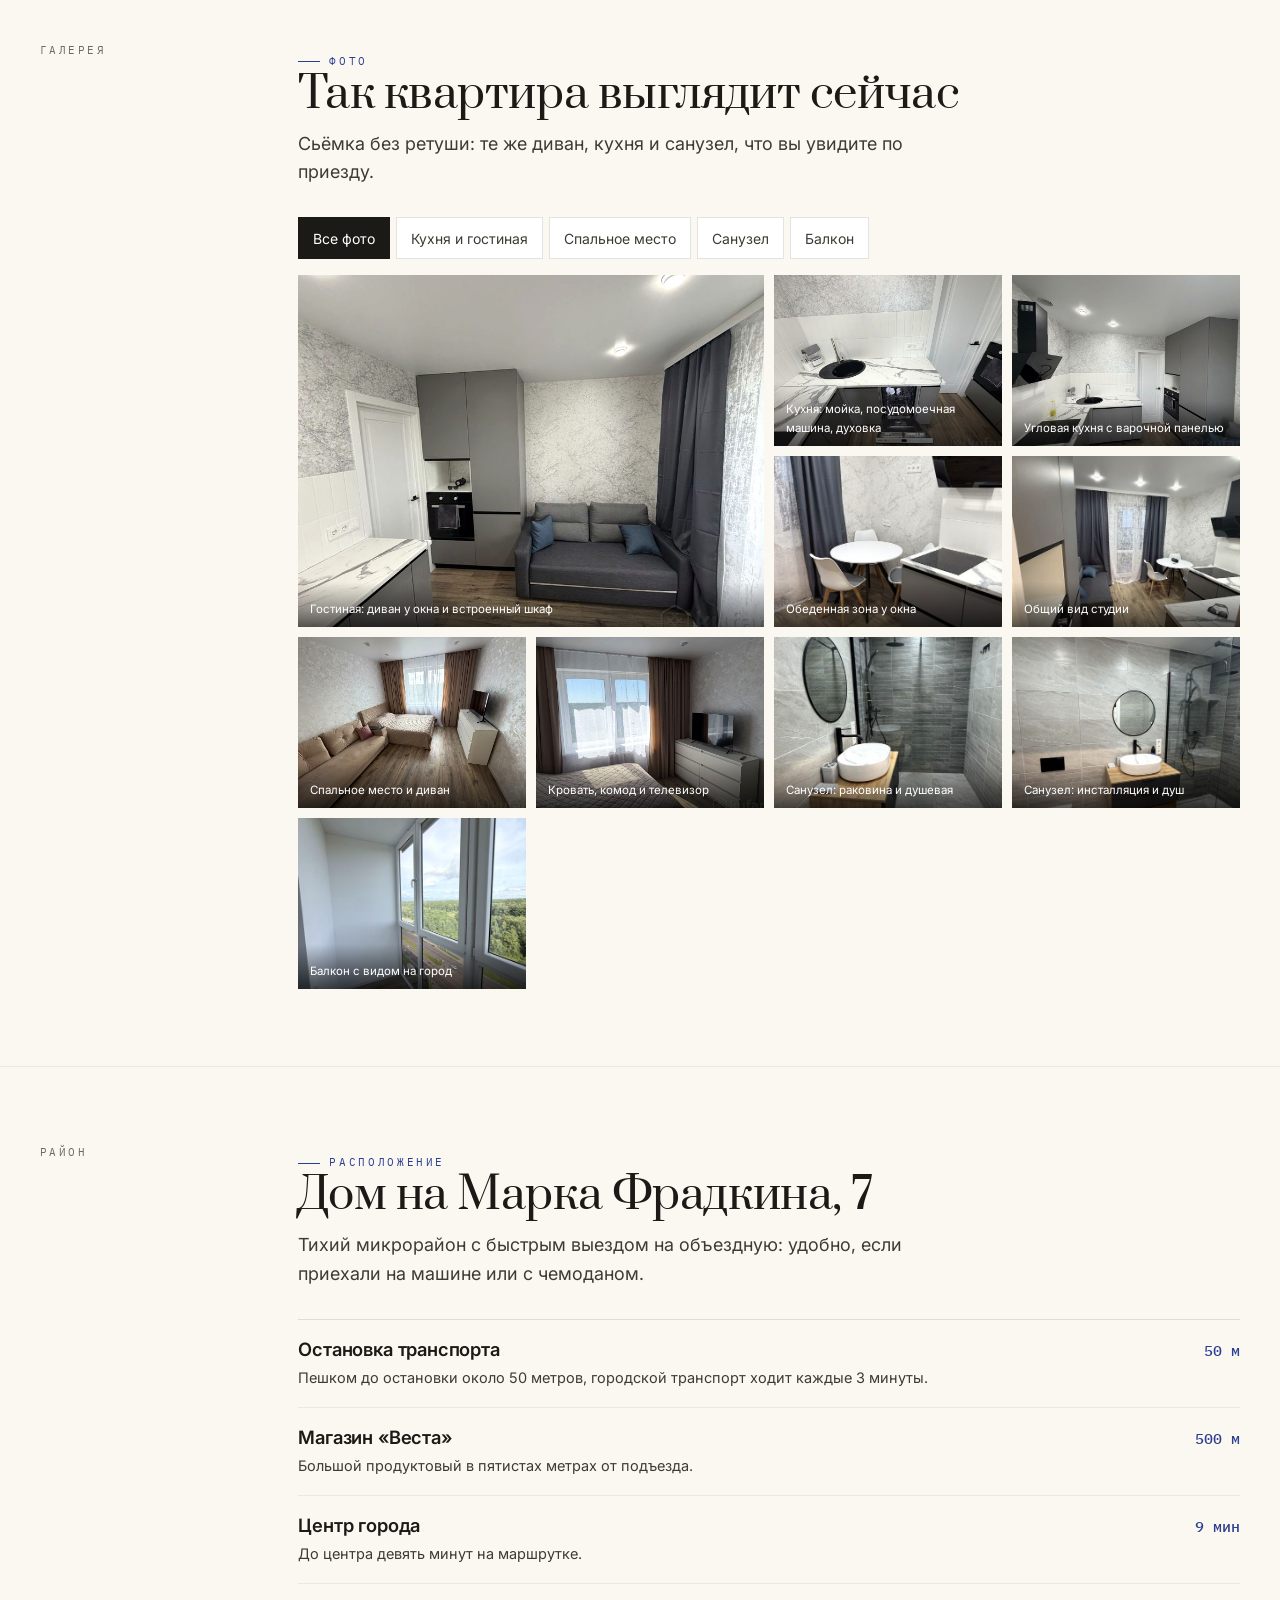
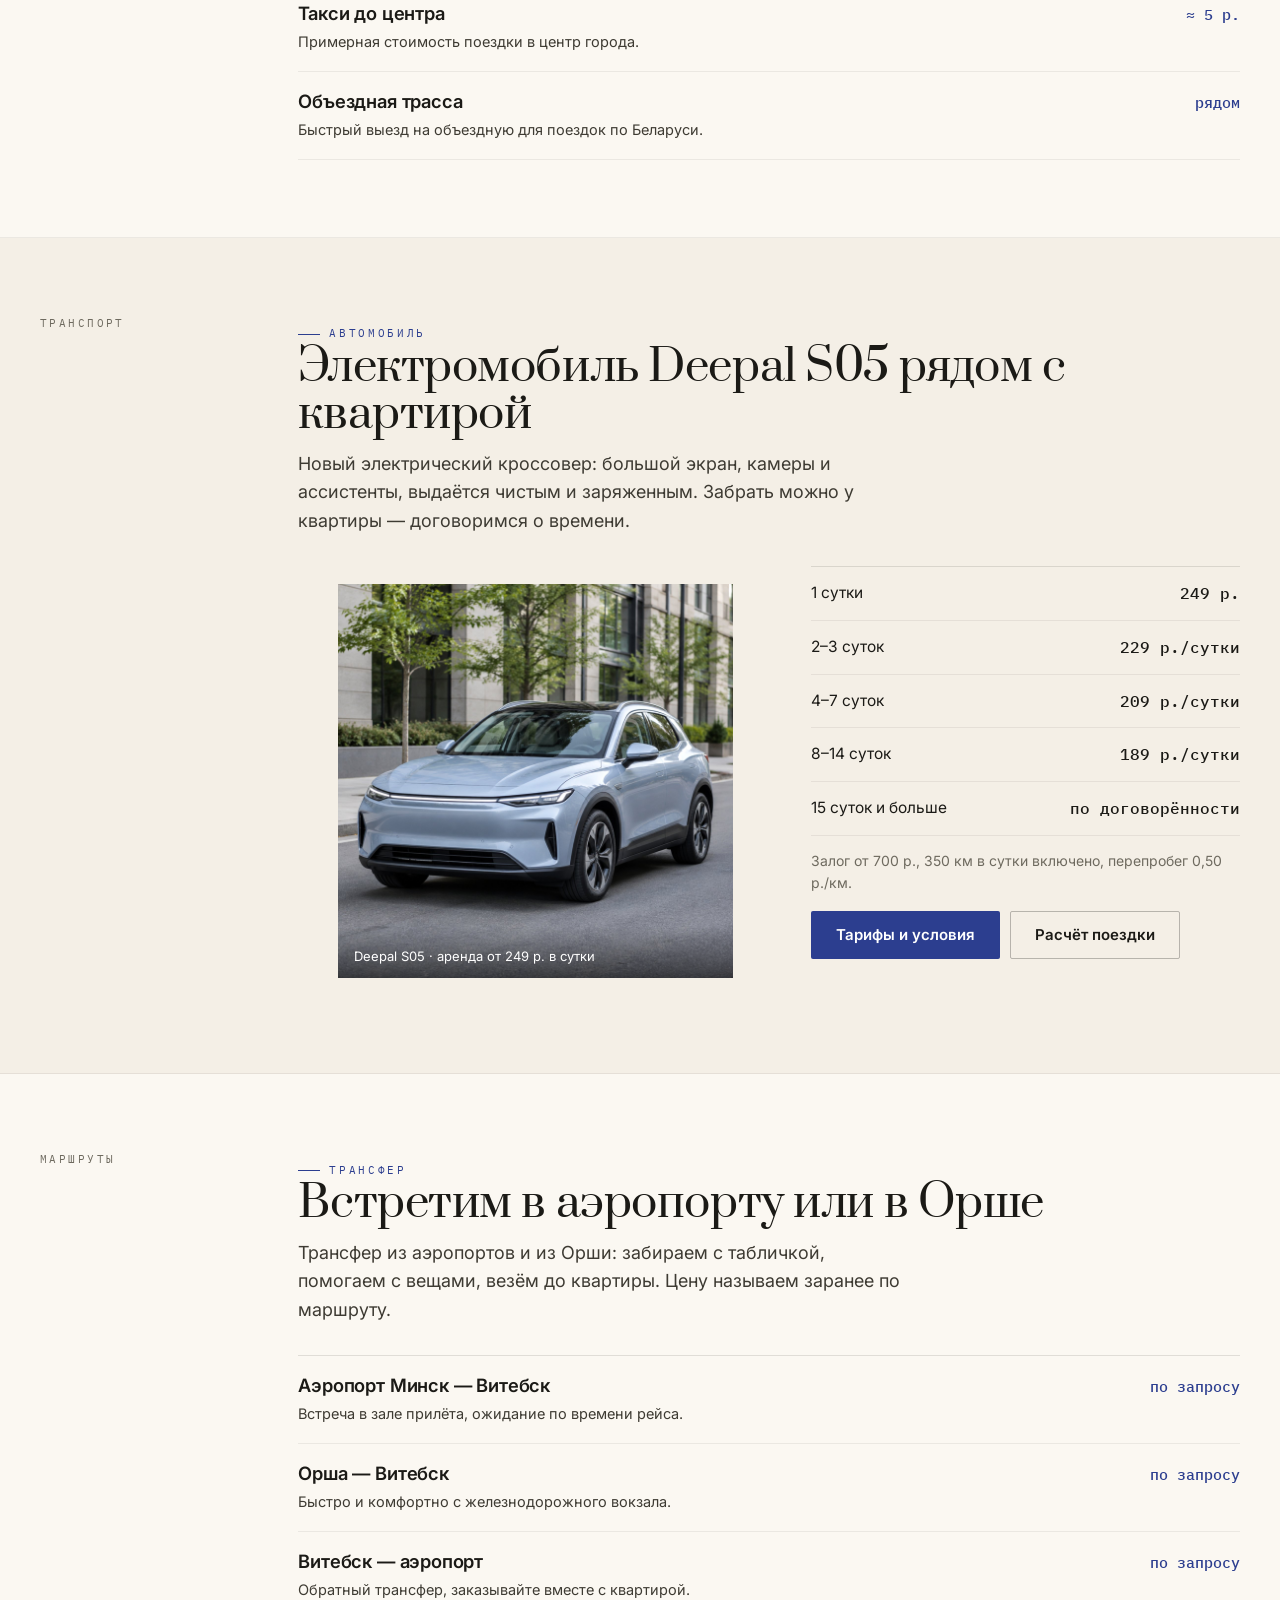
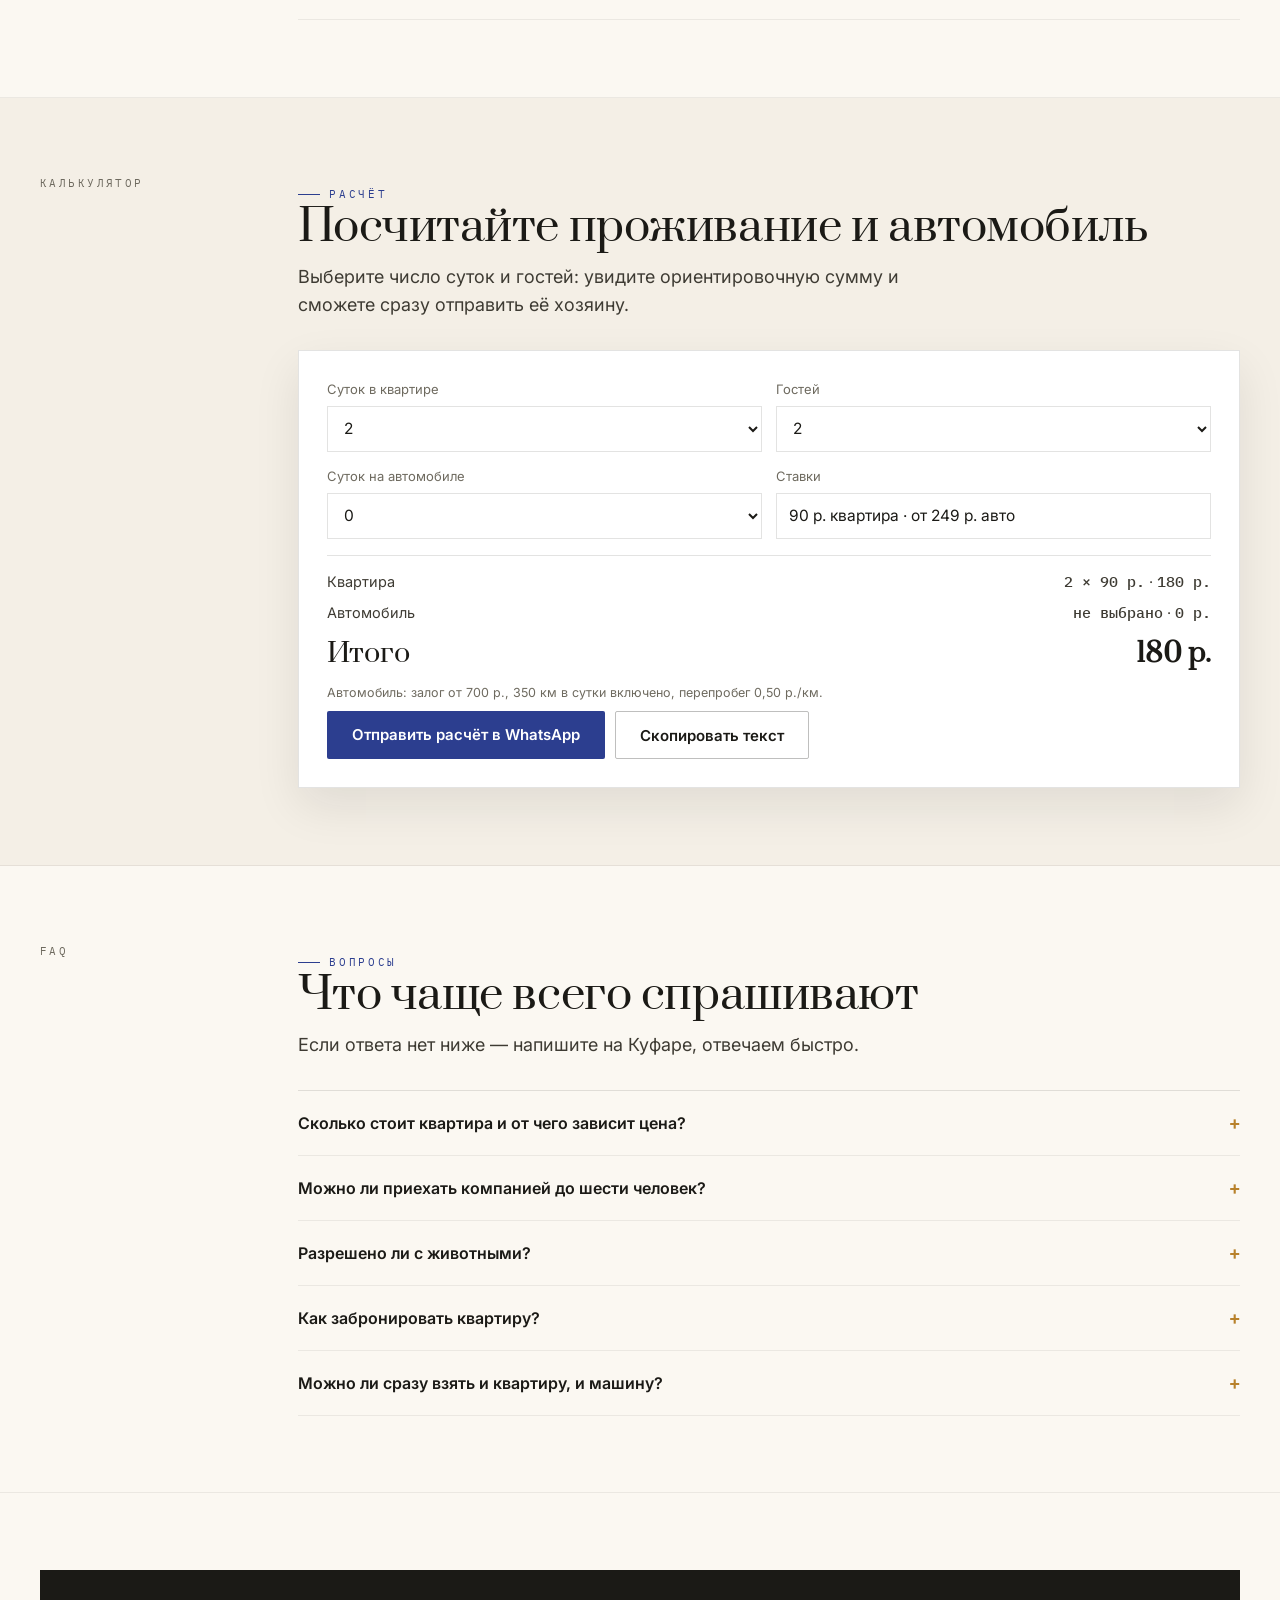
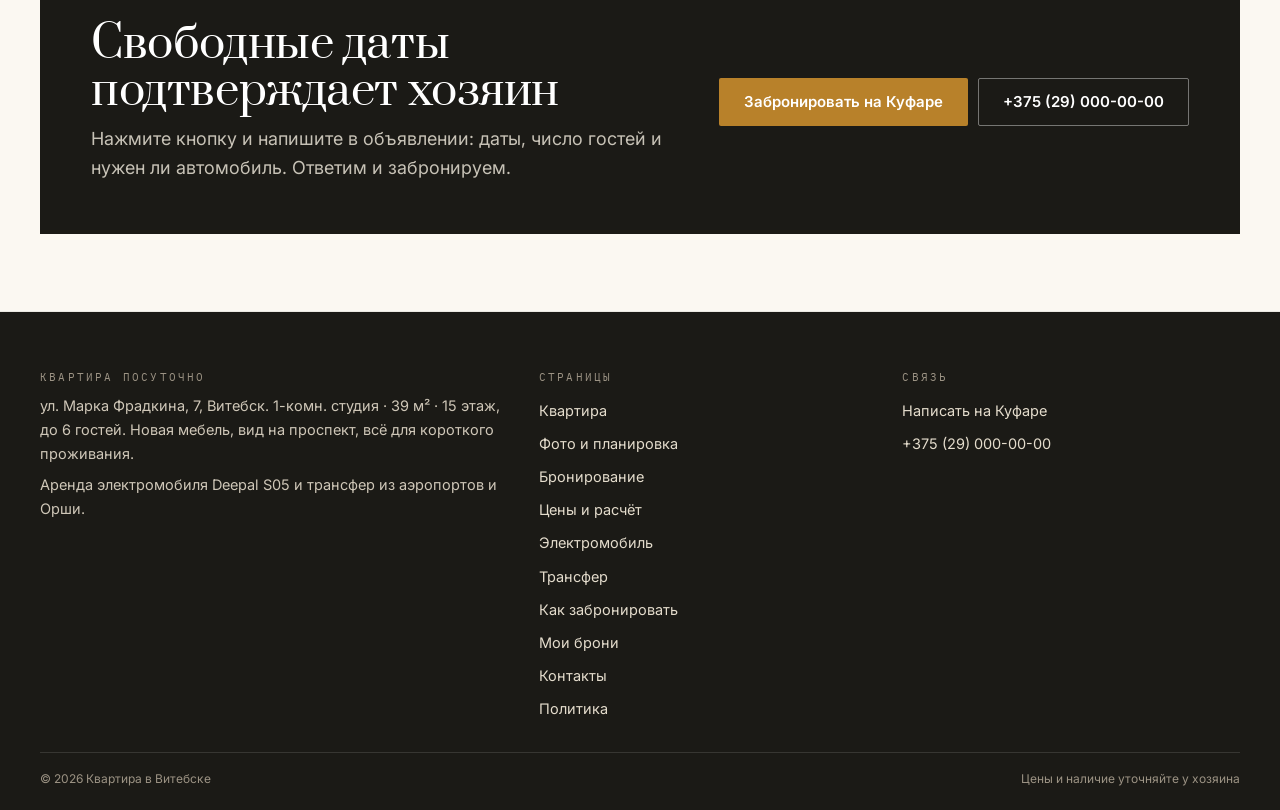
==== commit e947f90d: "Бронирование: регистрация и вход, календарь занятости, оформление брони, личный кабинет с отменой" ====
--- a/index.html
+++ b/index.html
@@ -30,17 +30,18 @@
 <a class="logo" href="index.html"><b>Квартира в Витебске</b><span>посуточно · ул. Марка Фрадкина, 7</span></a>
 <span class="hdr__sp"></span>
 <a class="hdr__tel" href="tel:+375290000000">+375 (29) 000-00-00</a>
-<a class="btn btn--blue" href="ceny.html" style="margin-left:8px">Расчёт</a>
+<a class="hdr__acc" id="accLink" href="vhod.html">Войти</a>
+<a class="btn btn--blue" href="bronirovanie.html" style="margin-left:8px">Забронировать</a>
 <button class="burger" id="burger" aria-label="Меню" aria-expanded="false"><span></span><span></span><span></span></button>
 </div></header>
-<nav class="strip" aria-label="Страницы"><div class="wrap strip__in"><a href="index.html" aria-current="page">Квартира</a><a href="kvartira.html">Фото и планировка</a><a href="elektromobil.html">Электромобиль</a><a href="transfer.html">Трансфер</a><a href="ceny.html">Цены и расчёт</a><a href="poryadok.html">Как забронировать</a><a href="kontakty.html">Контакты</a><a href="politika.html">Политика</a></div></nav>
+<nav class="strip" aria-label="Страницы"><div class="wrap strip__in"><a href="index.html" aria-current="page">Квартира</a><a href="kvartira.html">Фото и планировка</a><a href="bronirovanie.html">Бронирование</a><a href="ceny.html">Цены и расчёт</a><a href="elektromobil.html">Электромобиль</a><a href="transfer.html">Трансфер</a><a href="poryadok.html">Как забронировать</a><a href="kabinet.html">Мои брони</a><a href="kontakty.html">Контакты</a><a href="politika.html">Политика</a></div></nav>
 <main>
 <section class="hero"><div class="hero__bg"><img src="assets/img/living.jpg" alt="Гостиная квартиры посуточно: диван у окна и встроенный шкаф"></div><div class="wrap hero__in"><span class="kick">Витебск · ул. Марка Фрадкина, 7</span><h1>Квартира на сутки в Витебске: новый дом, 39 м², вид на проспект</h1><p class="hero__lead">Студия с новой мебелью и техникой на 15 этаже нового дома на Марка Фрадкина, 7. Размещаем до шести гостей, постель и полотенца включены. Для гостей города — электромобиль Deepal S05 и трансфер.</p><div class="hero__cta"><a class="btn btn--blue" href="https://www.kufar.by/item/1076684302" target="_blank" rel="noopener">Забронировать на Куфаре</a><a class="btn btn--ghost" href="ceny.html">Цены и расчёт</a></div><div class="hero__figs"><div><b>90 р.</b><span>за сутки</span></div><div><b>39 м²</b><span>студия</span></div><div><b>15</b><span>этаж, новый дом</span></div><div><b>6</b><span>гостей</span></div></div></div></section><section class="band band--alt"><div class="wrap"><div class="sect"><div class="sect__side"><span class="mono">Квартира</span></div><div><div class="sect__head"><div><span class="kick">Что внутри</span><h2>Всё для короткого проживания</h2></div><p>Квартира только после ремонта: новая мебель, кухня с техникой, свежая постель. Заезд возможен в день обращения.</p></div><div class="cards"><div class="card"><span class="card__n">01</span><h3>Новая мебель</h3><p>Комплект мебели без следов использования, светлые стены и деревянный ламинат.</p></div><div class="card"><span class="card__n">02</span><h3>Кухня с техникой</h3><p>Варочная панель, духовка, посудомоечная машина, мойка и обеденная зона у окна.</p></div><div class="card"><span class="card__n">03</span><h3>Постель и полотенца</h3><p>На каждого гостя — комплект постельного белья и банных принадлежностей.</p></div><div class="card"><span class="card__n">04</span><h3>Санузел</h3><p>Душевая за стеклом, инсталляция с чёрной панелью, раковина на деревянной тумбе.</p></div><div class="card"><span class="card__n">05</span><h3>Вид на проспект</h3><p>Окна выходят на проспект, в квартире светлый балкон с панорамой города.</p></div><div class="card"><span class="card__n">06</span><h3>До 6 гостей</h3><p>Две спальные поверхности и диван: подойдёт семье, паре друзей или командировочным.</p></div></div></div></div></div></section><section class="band "><div class="wrap"><div class="sect"><div class="sect__side"><span class="mono">Галерея</span></div><div><div class="sect__head"><div><span class="kick">Фото</span><h2>Так квартира выглядит сейчас</h2></div><p>Сьёмка без ретуши: те же диван, кухня и санузел, что вы увидите по приезду.</p></div><div class="tabs"><button data-gal="all" aria-selected="true">Все фото</button><button data-gal="live" aria-selected="false">Кухня и гостиная</button><button data-gal="sleep" aria-selected="false">Спальное место</button><button data-gal="bath" aria-selected="false">Санузел</button><button data-gal="view" aria-selected="false">Балкон</button></div><div class="gal"><figure data-g="live"><img src="assets/img/living.jpg" alt="Гостиная: диван у окна и встроенный шкаф" loading="lazy"><figcaption>Гостиная: диван у окна и встроенный шкаф</figcaption></figure><figure data-g="live"><img src="assets/img/kitchen.jpg" alt="Кухня: мойка, посудомоечная машина, духовка" loading="lazy"><figcaption>Кухня: мойка, посудомоечная машина, духовка</figcaption></figure><figure data-g="live"><img src="assets/img/kitchen2.jpg" alt="Угловая кухня с варочной панелью" loading="lazy"><figcaption>Угловая кухня с варочной панелью</figcaption></figure><figure data-g="live"><img src="assets/img/dining.jpg" alt="Обеденная зона у окна" loading="lazy"><figcaption>Обеденная зона у окна</figcaption></figure><figure data-g="live"><img src="assets/img/studio.jpg" alt="Общий вид студии" loading="lazy"><figcaption>Общий вид студии</figcaption></figure><figure data-g="sleep"><img src="assets/img/bedroom.jpg" alt="Спальное место и диван" loading="lazy"><figcaption>Спальное место и диван</figcaption></figure><figure data-g="sleep"><img src="assets/img/bedroom2.jpg" alt="Кровать, комод и телевизор" loading="lazy"><figcaption>Кровать, комод и телевизор</figcaption></figure><figure data-g="bath"><img src="assets/img/bath1.jpg" alt="Санузел: раковина и душевая" loading="lazy"><figcaption>Санузел: раковина и душевая</figcaption></figure><figure data-g="bath"><img src="assets/img/bath2.jpg" alt="Санузел: инсталляция и душ" loading="lazy"><figcaption>Санузел: инсталляция и душ</figcaption></figure><figure data-g="view"><img src="assets/img/balcony.jpg" alt="Балкон с видом на город" loading="lazy"><figcaption>Балкон с видом на город</figcaption></figure></div></div></div></div></section><section class="band "><div class="wrap"><div class="sect"><div class="sect__side"><span class="mono">Район</span></div><div><div class="sect__head"><div><span class="kick">Расположение</span><h2>Дом на Марка Фрадкина, 7</h2></div><p>Тихий микрорайон с быстрым выездом на объездную: удобно, если приехали на машине или с чемоданом.</p></div><div class="rows"><div class="row"><div><h3>Остановка транспорта</h3><p>Пешком до остановки около 50 метров, городской транспорт ходит каждые 3 минуты.</p></div><span class="row__p">50 м</span></div><div class="row"><div><h3>Магазин «Веста»</h3><p>Большой продуктовый в пятистах метрах от подъезда.</p></div><span class="row__p">500 м</span></div><div class="row"><div><h3>Центр города</h3><p>До центра девять минут на маршрутке.</p></div><span class="row__p">9 мин</span></div><div class="row"><div><h3>Такси до центра</h3><p>Примерная стоимость поездки в центр города.</p></div><span class="row__p">≈ 5 р.</span></div><div class="row"><div><h3>Объездная трасса</h3><p>Быстрый выезд на объездную для поездок по Беларуси.</p></div><span class="row__p">рядом</span></div></div></div></div></div></section><section class="band band--alt"><div class="wrap"><div class="sect"><div class="sect__side"><span class="mono">Транспорт</span></div><div><div class="sect__head"><div><span class="kick">Автомобиль</span><h2>Электромобиль Deepal S05 рядом с квартирой</h2></div><p>Новый электрический кроссовер: большой экран, камеры и ассистенты, выдаётся чистым и заряженным. Забрать можно у квартиры — договоримся о времени.</p></div><div class="split"><figure class="plate"><img src="assets/img/car.jpg" alt="Электромобиль Deepal S05 в Витебске"><figcaption>Deepal S05 · аренда от 249 р. в сутки</figcaption></figure><div><div class="prices"><div class="price"><span>1 сутки</span><b>249 р.</b></div><div class="price"><span>2–3 суток</span><b>229 р./сутки</b></div><div class="price"><span>4–7 суток</span><b>209 р./сутки</b></div><div class="price"><span>8–14 суток</span><b>189 р./сутки</b></div><div class="price"><span>15 суток и больше</span><b>по договорённости</b></div></div><p style="margin-top:14px;font-size:14px;color:var(--muted)">Залог от 700 р., 350 км в сутки включено, перепробег 0,50 р./км.</p><div style="margin-top:16px;display:flex;gap:10px;flex-wrap:wrap"><a class="btn btn--blue" href="elektromobil.html">Тарифы и условия</a><a class="btn btn--ghost" href="ceny.html">Расчёт поездки</a></div></div></div></div></div></div></section><section class="band "><div class="wrap"><div class="sect"><div class="sect__side"><span class="mono">Маршруты</span></div><div><div class="sect__head"><div><span class="kick">Трансфер</span><h2>Встретим в аэропорту или в Орше</h2></div><p>Трансфер из аэропортов и из Орши: забираем с табличкой, помогаем с вещами, везём до квартиры. Цену называем заранее по маршруту.</p></div><div class="rows"><div class="row"><div><h3>Аэропорт Минск — Витебск</h3><p>Встреча в зале прилёта, ожидание по времени рейса.</p></div><span class="row__p">по запросу</span></div><div class="row"><div><h3>Орша — Витебск</h3><p>Быстро и комфортно с железнодорожного вокзала.</p></div><span class="row__p">по запросу</span></div><div class="row"><div><h3>Витебск — аэропорт</h3><p>Обратный трансфер, заказывайте вместе с квартирой.</p></div><span class="row__p">по запросу</span></div></div></div></div></div></section><section class="band band--alt"><div class="wrap"><div class="sect"><div class="sect__side"><span class="mono">Калькулятор</span></div><div><div class="sect__head"><div><span class="kick">Расчёт</span><h2>Посчитайте проживание и автомобиль</h2></div><p>Выберите число суток и гостей: увидите ориентировочную сумму и сможете сразу отправить её хозяину.</p></div><div class="calc" id="calc"><div class="calc__grid"><div class="field"><label for="cN">Суток в квартире</label><select id="cN"><option value="1">1</option><option value="2" selected>2</option><option value="3">3</option><option value="4">4</option><option value="5">5</option><option value="6">6</option><option value="7">7</option><option value="8">8</option><option value="9">9</option><option value="10">10</option><option value="11">11</option><option value="12">12</option><option value="13">13</option><option value="14">14</option><option value="21">21</option><option value="30">30</option></select></div><div class="field"><label for="cG">Гостей</label><select id="cG"><option value="1">1</option><option value="2" selected>2</option><option value="3">3</option><option value="4">4</option><option value="5">5</option><option value="6">6</option></select></div><div class="field"><label for="cD">Суток на автомобиле</label><select id="cD"><option value="0" selected>0</option><option value="1">1</option><option value="2">2</option><option value="3">3</option><option value="4">4</option><option value="5">5</option><option value="7">7</option><option value="10">10</option><option value="14">14</option><option value="21">21</option></select></div><div class="field"><label>Ставки</label><input type="text" value="90 р. квартира · от 249 р. авто" readonly></div></div><div class="calc__sum"><div class="calc__line"><span>Квартира</span><span><b id="lFlat">2 × 90 р.</b> · <b id="vFlat">180 р.</b></span></div><div class="calc__line"><span>Автомобиль</span><span><b id="lCar">не выбрано</b> · <b id="vCar">0 р.</b></span></div><div class="calc__total"><span>Итого</span><b id="vTotal">180 р.</b></div><p class="calc__note" id="calcNote"></p><div style="display:flex;gap:10px;flex-wrap:wrap"><a class="btn btn--blue" id="cWa" href="#" target="_blank" rel="noopener">Отправить расчёт в WhatsApp</a><button class="btn btn--ghost" id="cCopy" type="button">Скопировать текст</button></div></div></div></div></div></div></section><section class="band "><div class="wrap"><div class="sect"><div class="sect__side"><span class="mono">FAQ</span></div><div><div class="sect__head"><div><span class="kick">Вопросы</span><h2>Что чаще всего спрашивают</h2></div><p>Если ответа нет ниже — напишите на Куфаре, отвечаем быстро.</p></div><div class="faq"><div class="faq__i"><button class="faq__q" aria-expanded="false">Сколько стоит квартира и от чего зависит цена?</button><div class="faq__a">Базовая ставка — 90 р. за сутки. Цена зависит от количества человек: точную сумму хозяин подтвердит при бронировании.</div></div><div class="faq__i"><button class="faq__q" aria-expanded="false">Можно ли приехать компанией до шести человек?</button><div class="faq__a">Да, размещение рассчитано на шесть гостей: кровать, диван и дополнительное спальное место. Комплекты постели и полотенец включены.</div></div><div class="faq__i"><button class="faq__q" aria-expanded="false">Разрешено ли с животными?</button><div class="faq__a">Объявление допускает проживание с питомцами — уточните породу и количество при бронировании, чтобы согласовать условия.</div></div><div class="faq__i"><button class="faq__q" aria-expanded="false">Как забронировать квартиру?</button><div class="faq__a">Напишите в объявлении на Куфаре или оставьте заявку на сайте: подтверждаем даты, время заезда и способ оплаты.</div></div><div class="faq__i"><button class="faq__q" aria-expanded="false">Можно ли сразу взять и квартиру, и машину?</button><div class="faq__a">Да, это одна из частых просьб. В расчёте выберите сутки в квартире и сутки на автомобиле — отправим одним сообщением.</div></div></div></div></div></div></section><section class="band"><div class="wrap"><div class="cta"><div><h2>Свободные даты подтверждает хозяин</h2><p style="margin-top:10px;color:rgba(242,236,223,.8)">Нажмите кнопку и напишите в объявлении: даты, число гостей и нужен ли автомобиль. Ответим и забронируем.</p></div><div class="cta__act"><a class="btn btn--ochre" href="https://www.kufar.by/item/1076684302" target="_blank" rel="noopener">Забронировать на Куфаре</a><a class="btn btn--ghost" style="border-color:rgba(255,255,255,.4);color:#fff" href="tel:+375290000000">+375 (29) 000-00-00</a></div></div></div></section></main>
 <footer class="foot"><div class="wrap">
 <div class="foot__grid">
 <div><h4>Квартира посуточно</h4><p style="font-size:14.5px;line-height:1.65">ул. Марка Фрадкина, 7, Витебск. 1-комн. студия · 39 м² · 15 этаж, до 6 гостей. Новая мебель, вид на проспект, всё для короткого проживания.</p>
 <p style="font-size:14.5px;margin-top:8px">Аренда электромобиля Deepal S05 и трансфер из аэропортов и Орши.</p></div>
-<div><h4>Страницы</h4><a href="index.html">Квартира</a><a href="kvartira.html">Фото и планировка</a><a href="elektromobil.html">Электромобиль</a><a href="transfer.html">Трансфер</a><a href="ceny.html">Цены и расчёт</a><a href="poryadok.html">Как забронировать</a><a href="kontakty.html">Контакты</a><a href="politika.html">Политика</a></div>
+<div><h4>Страницы</h4><a href="index.html">Квартира</a><a href="kvartira.html">Фото и планировка</a><a href="bronirovanie.html">Бронирование</a><a href="ceny.html">Цены и расчёт</a><a href="elektromobil.html">Электромобиль</a><a href="transfer.html">Трансфер</a><a href="poryadok.html">Как забронировать</a><a href="kabinet.html">Мои брони</a><a href="kontakty.html">Контакты</a><a href="politika.html">Политика</a></div>
 <div><h4>Связь</h4><a href="https://www.kufar.by/item/1076684302" target="_blank" rel="noopener">Написать на Куфаре</a><a href="tel:+375290000000">+375 (29) 000-00-00</a></div>
 </div>
 <div class="foot__bot"><span>© 2026 Квартира в Витебске</span><span>Цены и наличие уточняйте у хозяина</span></div>
@@ -53,9 +54,11 @@
 </div>
 <div class="drawer" id="drawer" data-open="false" aria-hidden="true"><div class="drawer__inner">
 <div class="drawer__top"><span class="mono">Меню</span><button class="drawer__close" id="drawerClose" aria-label="Закрыть"></button></div>
-<a href="index.html">Квартира</a><a href="kvartira.html">Фото и планировка</a><a href="elektromobil.html">Электромобиль</a><a href="transfer.html">Трансфер</a><a href="ceny.html">Цены и расчёт</a><a href="poryadok.html">Как забронировать</a><a href="kontakty.html">Контакты</a><a href="politika.html">Политика</a>
+<a href="index.html">Квартира</a><a href="kvartira.html">Фото и планировка</a><a href="bronirovanie.html">Бронирование</a><a href="ceny.html">Цены и расчёт</a><a href="elektromobil.html">Электромобиль</a><a href="transfer.html">Трансфер</a><a href="poryadok.html">Как забронировать</a><a href="kabinet.html">Мои брони</a><a href="kontakty.html">Контакты</a><a href="politika.html">Политика</a>
 <a href="politika.html">Политика</a>
-<a class="btn btn--blue" href="https://www.kufar.by/item/1076684302" target="_blank" rel="noopener" style="margin-top:14px">Забронировать на Куфаре</a>
+<a href="vhod.html">Вход и регистрация</a>
+<a class="btn btn--blue" href="bronirovanie.html" style="margin-top:14px">Забронировать даты</a>
 </div></div>
+<script src="assets/js/booking.v1.js" defer></script>
 <script src="assets/js/main.v1.js" defer></script>
 </body></html>
--- a/assets/css/site.v1.css
+++ b/assets/css/site.v1.css
@@ -162,3 +162,64 @@
 .drawer__close::before{transform:rotate(45deg)}
 .drawer__close::after{transform:rotate(-45deg)}
 .is-locked{overflow:hidden}
+
+
+/* бронирование: календарь, доступность, кабинет */
+.bk{display:grid;gap:22px}
+@media(min-width:980px){.bk{grid-template-columns:minmax(0,1.25fr) minmax(0,.75fr);align-items:start}}
+.cal{background:#fff;border:1px solid var(--line);padding:clamp(14px,2vw,22px)}
+.cal__bar{display:flex;align-items:center;justify-content:space-between;gap:10px;margin-bottom:14px}
+.cal__m{font-family:Prata,Georgia,serif;font-size:1.15rem}
+.cal__nav{display:flex;gap:8px}
+.cal__nav button{width:40px;height:40px;border:1px solid var(--line);background:#fff;cursor:pointer;font-size:16px;line-height:1}
+.cal__nav button:disabled{opacity:.35;cursor:default}
+.months{display:grid;gap:22px}
+@media(min-width:760px){.months{grid-template-columns:1fr 1fr}}
+.wd{display:grid;grid-template-columns:repeat(7,1fr);gap:4px;margin-bottom:6px}
+.wd span{text-align:center;font-size:11px;letter-spacing:.08em;text-transform:uppercase;color:var(--muted)}
+.days{display:grid;grid-template-columns:repeat(7,1fr);gap:4px}
+.day{position:relative;display:flex;align-items:center;justify-content:center;min-height:42px;border:1px solid var(--line);background:var(--paper);font-size:14.5px;cursor:pointer}
+.day--pad{border:0;background:none;cursor:default}
+.day--past{color:#BDB8AC;background:transparent;cursor:default;text-decoration:line-through}
+.day--busy{background:rgba(44,62,143,.09);color:#8B8578;cursor:not-allowed;text-decoration:line-through}
+.day--free:hover{border-color:var(--blue)}
+.day--edge{background:var(--blue);border-color:var(--blue);color:#fff}
+.day--in{background:rgba(44,62,143,.14);border-color:rgba(44,62,143,.3)}
+.day--today::after{content:"";position:absolute;bottom:6px;width:5px;height:5px;background:var(--ochre,#B4470F);border-radius:50%}
+.legend{display:flex;gap:14px;flex-wrap:wrap;margin-top:14px;font-size:13px;color:var(--muted)}
+.legend i{display:inline-block;width:12px;height:12px;border:1px solid var(--line);margin-right:6px;vertical-align:-1px}
+.legend i.i-busy{background:rgba(44,62,143,.09)}
+.legend i.i-sel{background:var(--blue);border-color:var(--blue)}
+.bk__panel{background:#fff;border:1px solid var(--line);padding:clamp(16px,2vw,24px);position:sticky;top:96px}
+.bk__panel h3{font-family:Prata,Georgia,serif;font-weight:400;font-size:1.25rem;margin-bottom:6px}
+.bk__sum{display:grid;gap:8px;margin:14px 0;font-size:15px}
+.bk__sum div{display:flex;justify-content:space-between;gap:12px;border-bottom:1px dashed var(--line);padding-bottom:8px}
+.bk__sum b{font-variant-numeric:tabular-nums}
+.bk__total{font-size:1.15rem}
+.bk__hint{font-size:13.5px;color:var(--muted);margin-top:10px}
+.bk__act{display:flex;gap:10px;flex-wrap:wrap;margin-top:14px}
+.bk__act .btn{flex:1 1 auto}
+.fld{display:grid;gap:6px;margin-bottom:12px}
+.fld label{font-size:13px;letter-spacing:.04em;text-transform:uppercase;color:var(--muted)}
+.fld input,.fld select,.fld textarea{width:100%;min-width:0;min-height:46px;border:1px solid var(--line);background:var(--paper);padding:10px 12px;font:inherit}
+.fld textarea{min-height:84px;resize:vertical}
+.msg{font-size:14px;margin-top:10px}
+.msg--err{color:#A3231B}
+.msg--ok{color:#1D6B3A}
+.auth{max-width:520px;margin:0 auto;background:#fff;border:1px solid var(--line);padding:clamp(18px,3vw,32px)}
+.tabs2{display:flex;gap:6px;margin-bottom:18px}
+.tabs2 button{flex:1;min-height:46px;border:1px solid var(--line);background:var(--paper);font:inherit;font-size:15px;cursor:pointer}
+.tabs2 button[aria-selected="true"]{background:var(--blue);border-color:var(--blue);color:#fff}
+.acc{display:grid;gap:14px}
+.bcard{border:1px solid var(--line);background:#fff;padding:16px 18px;display:grid;gap:8px}
+.bcard__top{display:flex;justify-content:space-between;gap:12px;align-items:baseline;flex-wrap:wrap}
+.bcard__code{font-family:'IBM Plex Mono',monospace;font-size:12px;letter-spacing:.1em;color:var(--muted)}
+.bcard__st{font-size:12px;letter-spacing:.08em;text-transform:uppercase;border:1px solid #1D6B3A;color:#1D6B3A;padding:3px 8px}
+.bcard__act{display:flex;gap:10px;flex-wrap:wrap}
+.bcard__act button,.bcard__act a{min-height:40px;padding:0 14px;border:1px solid var(--line);background:var(--paper);font:inherit;font-size:14px;cursor:pointer;display:inline-flex;align-items:center;text-decoration:none}
+.bcard__act button:hover{border-color:var(--blue)}
+.note-demo{border-left:3px solid var(--ochre,#B4470F);background:rgba(180,71,15,.06);padding:12px 14px;font-size:14px;color:var(--ink2)}
+
+.hdr__acc{margin-left:auto;font-size:14.5px;text-decoration:underline;text-underline-offset:3px;white-space:nowrap}
+.hdr__acc[data-in]{text-decoration:none;border:1px solid var(--line);padding:9px 12px}
+@media(max-width:900px){.hdr__acc{display:none}}
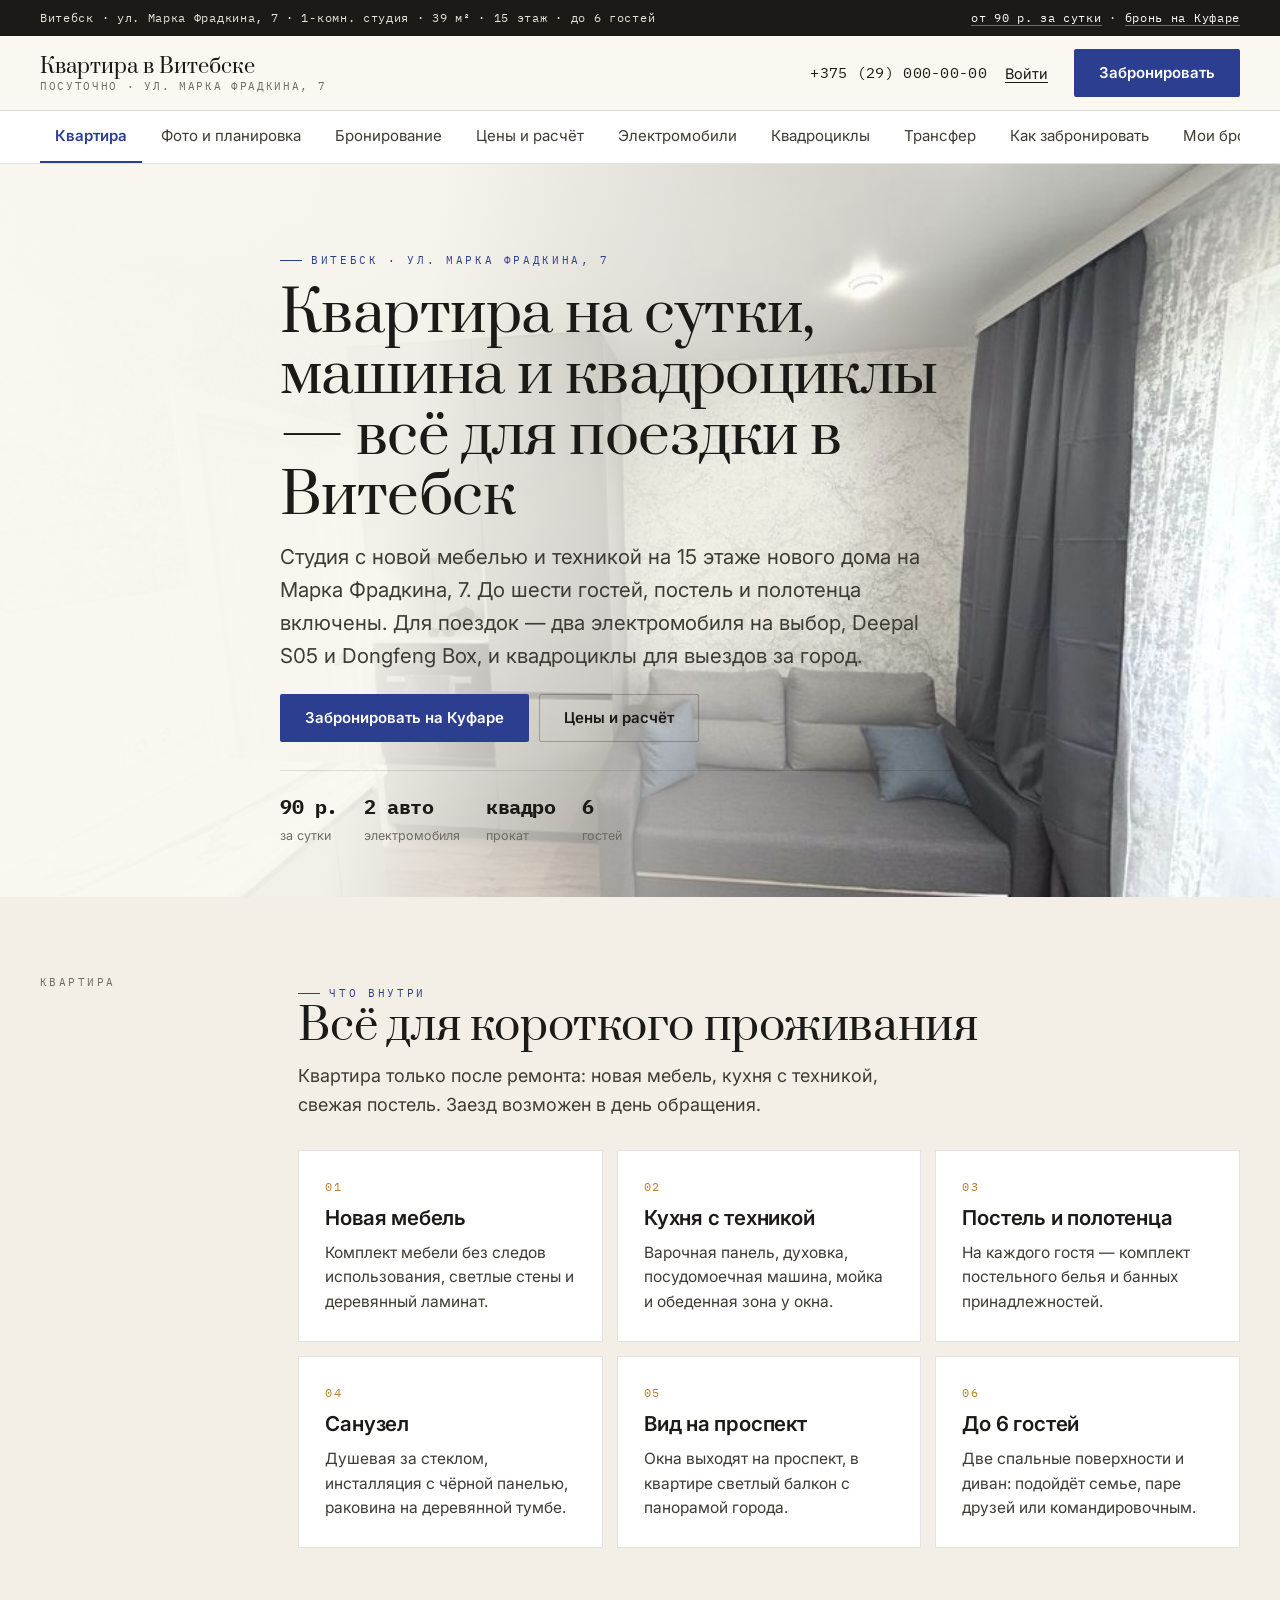
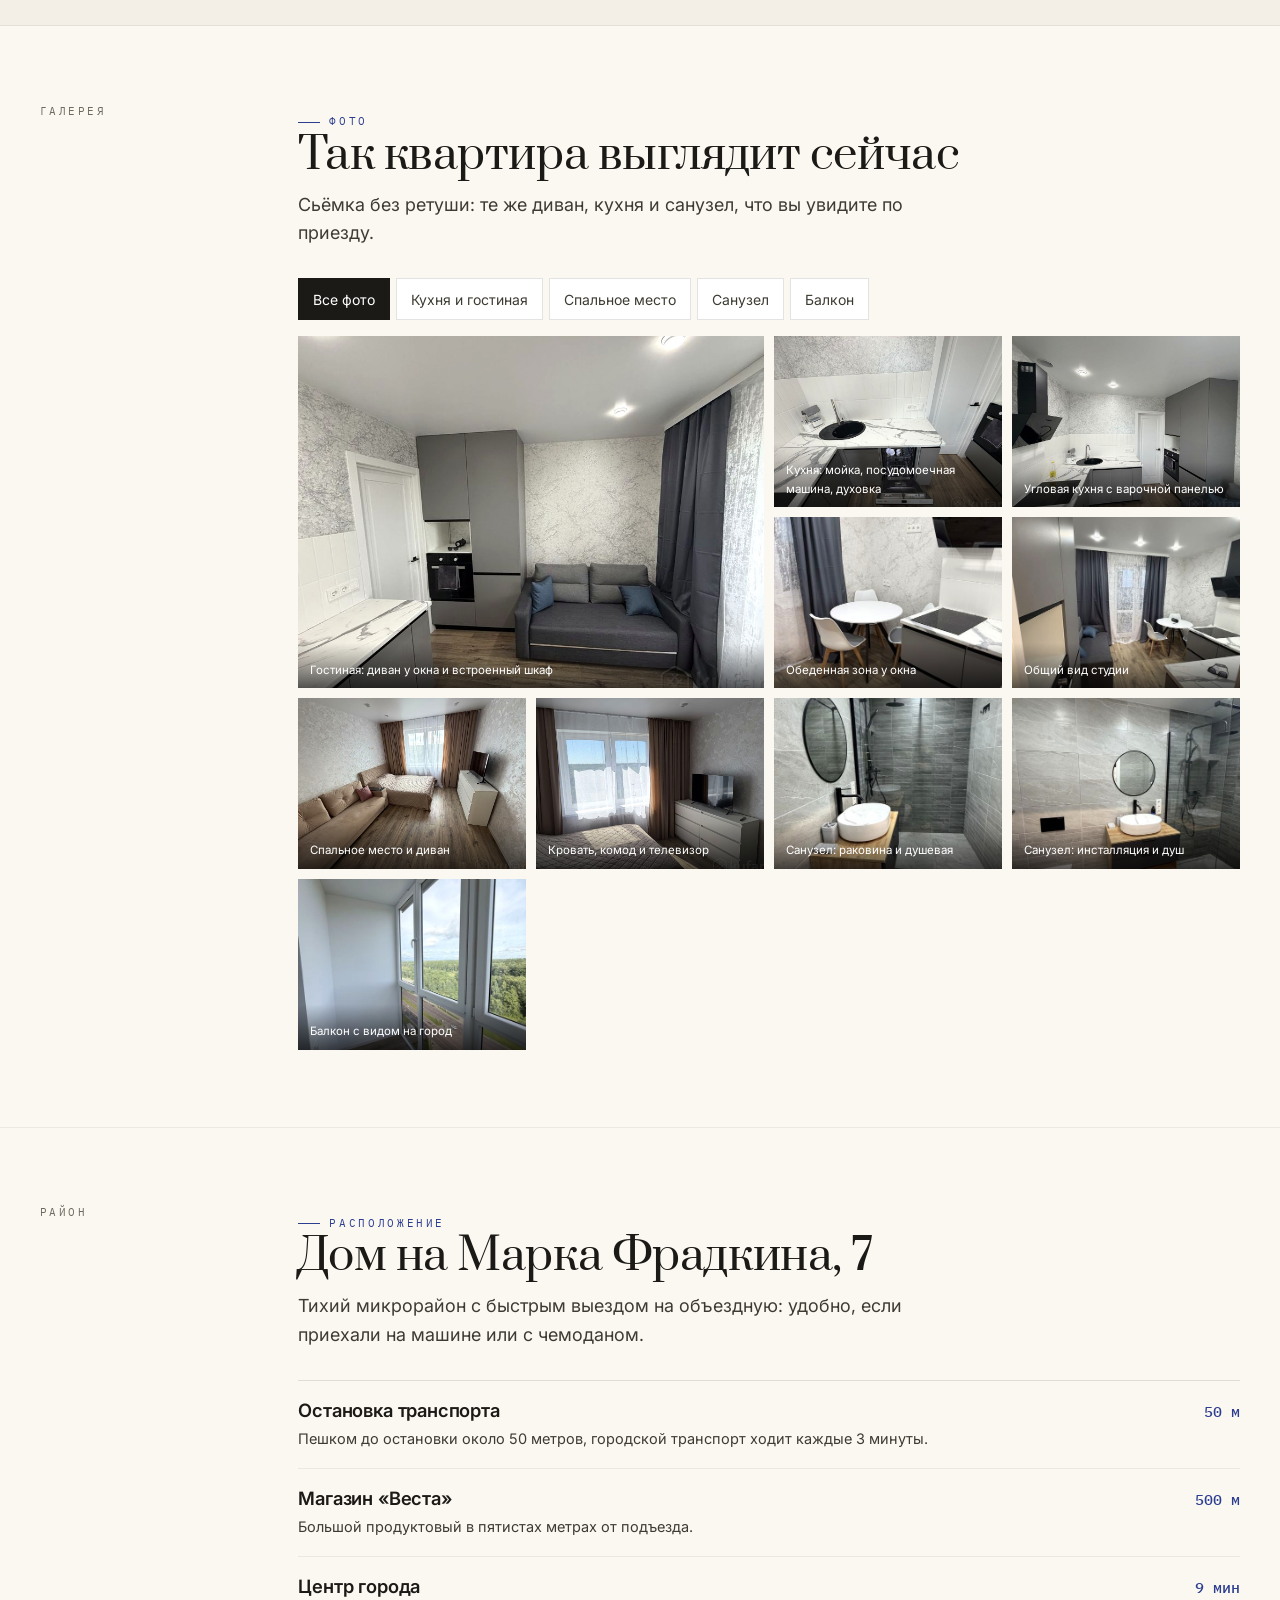
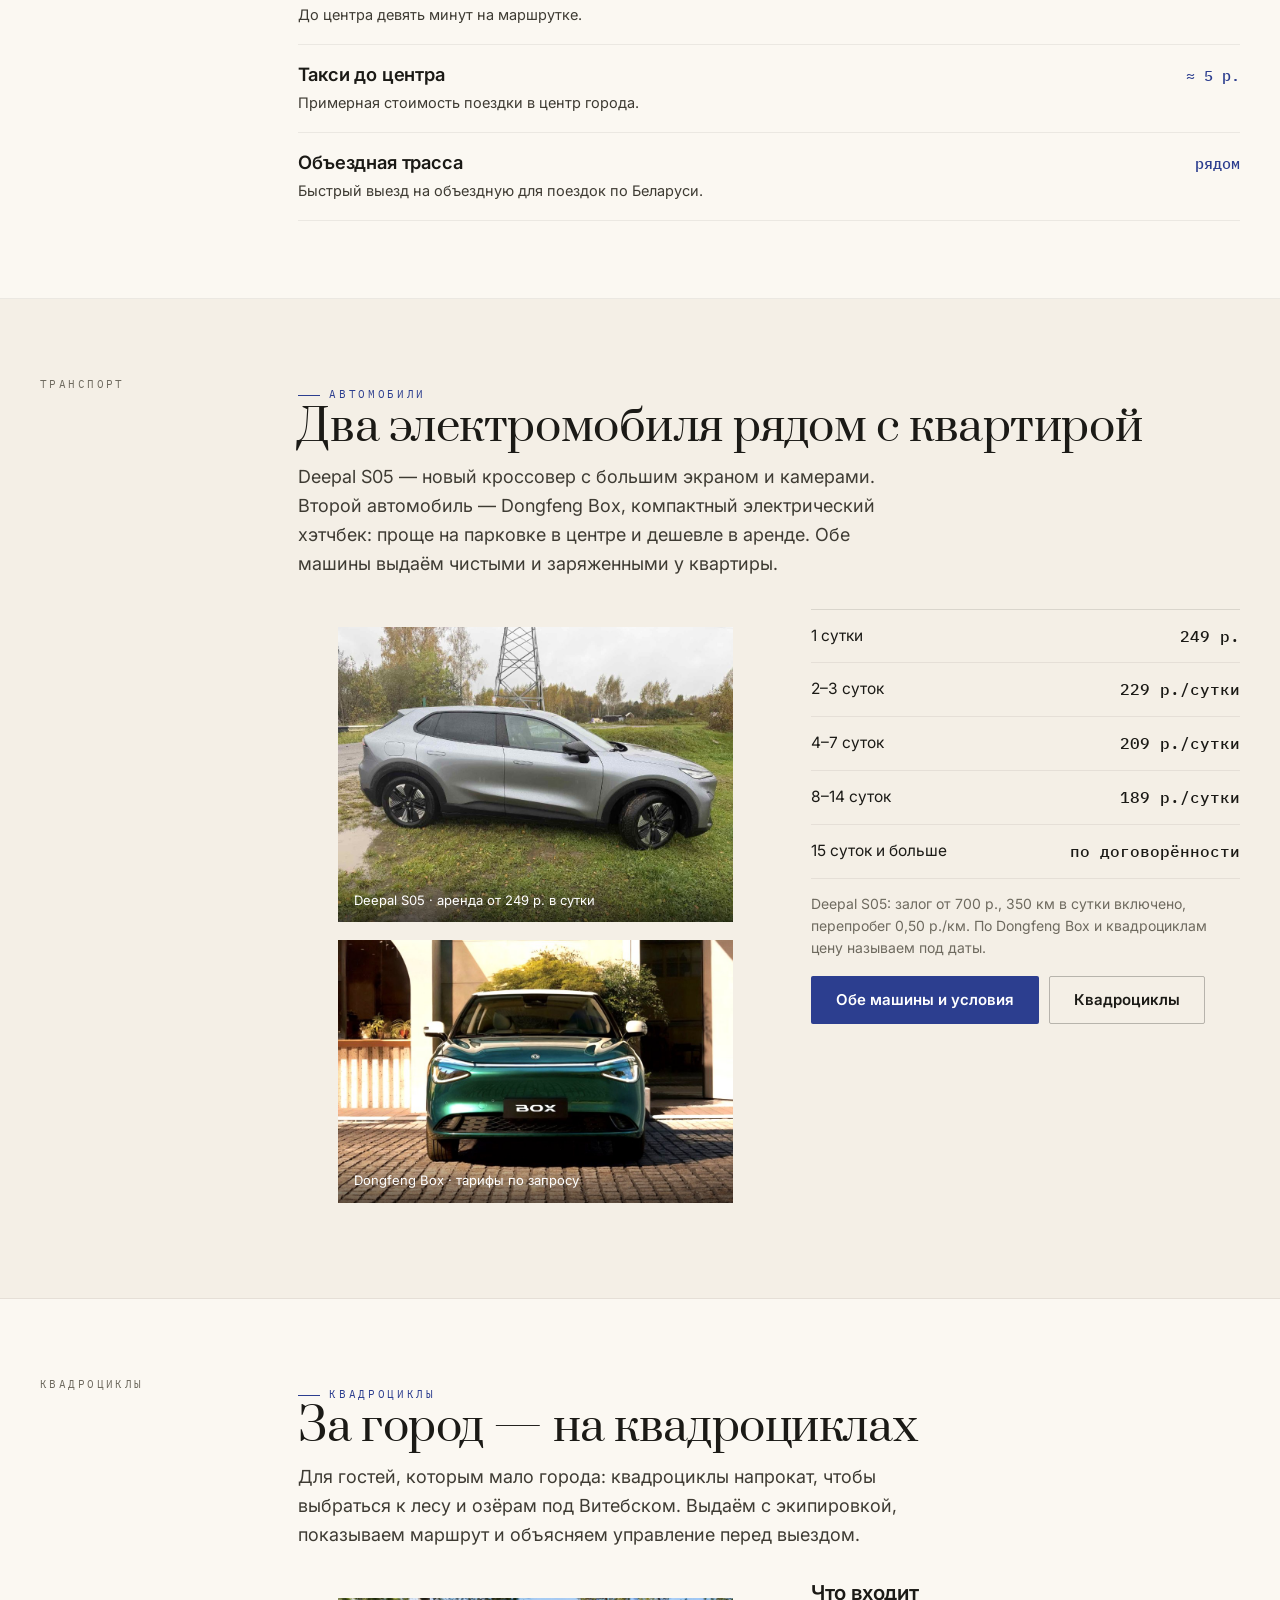
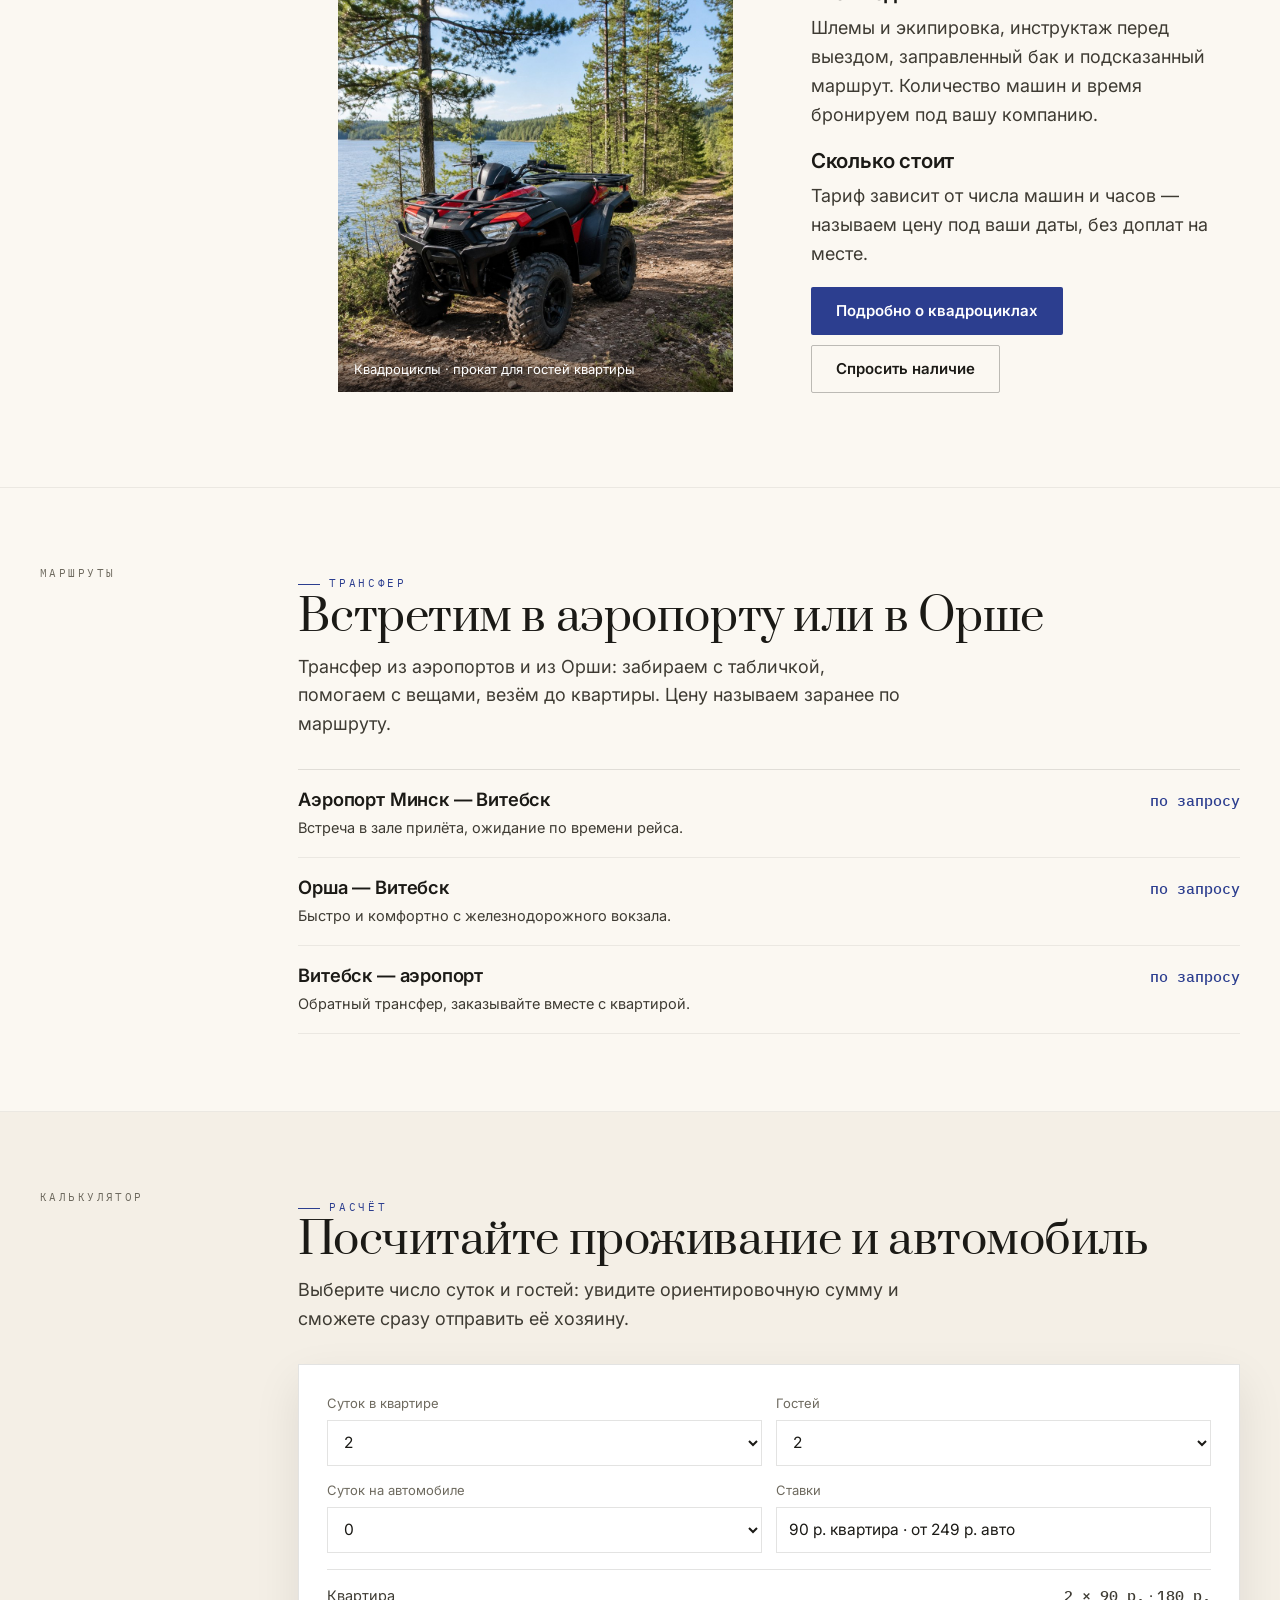
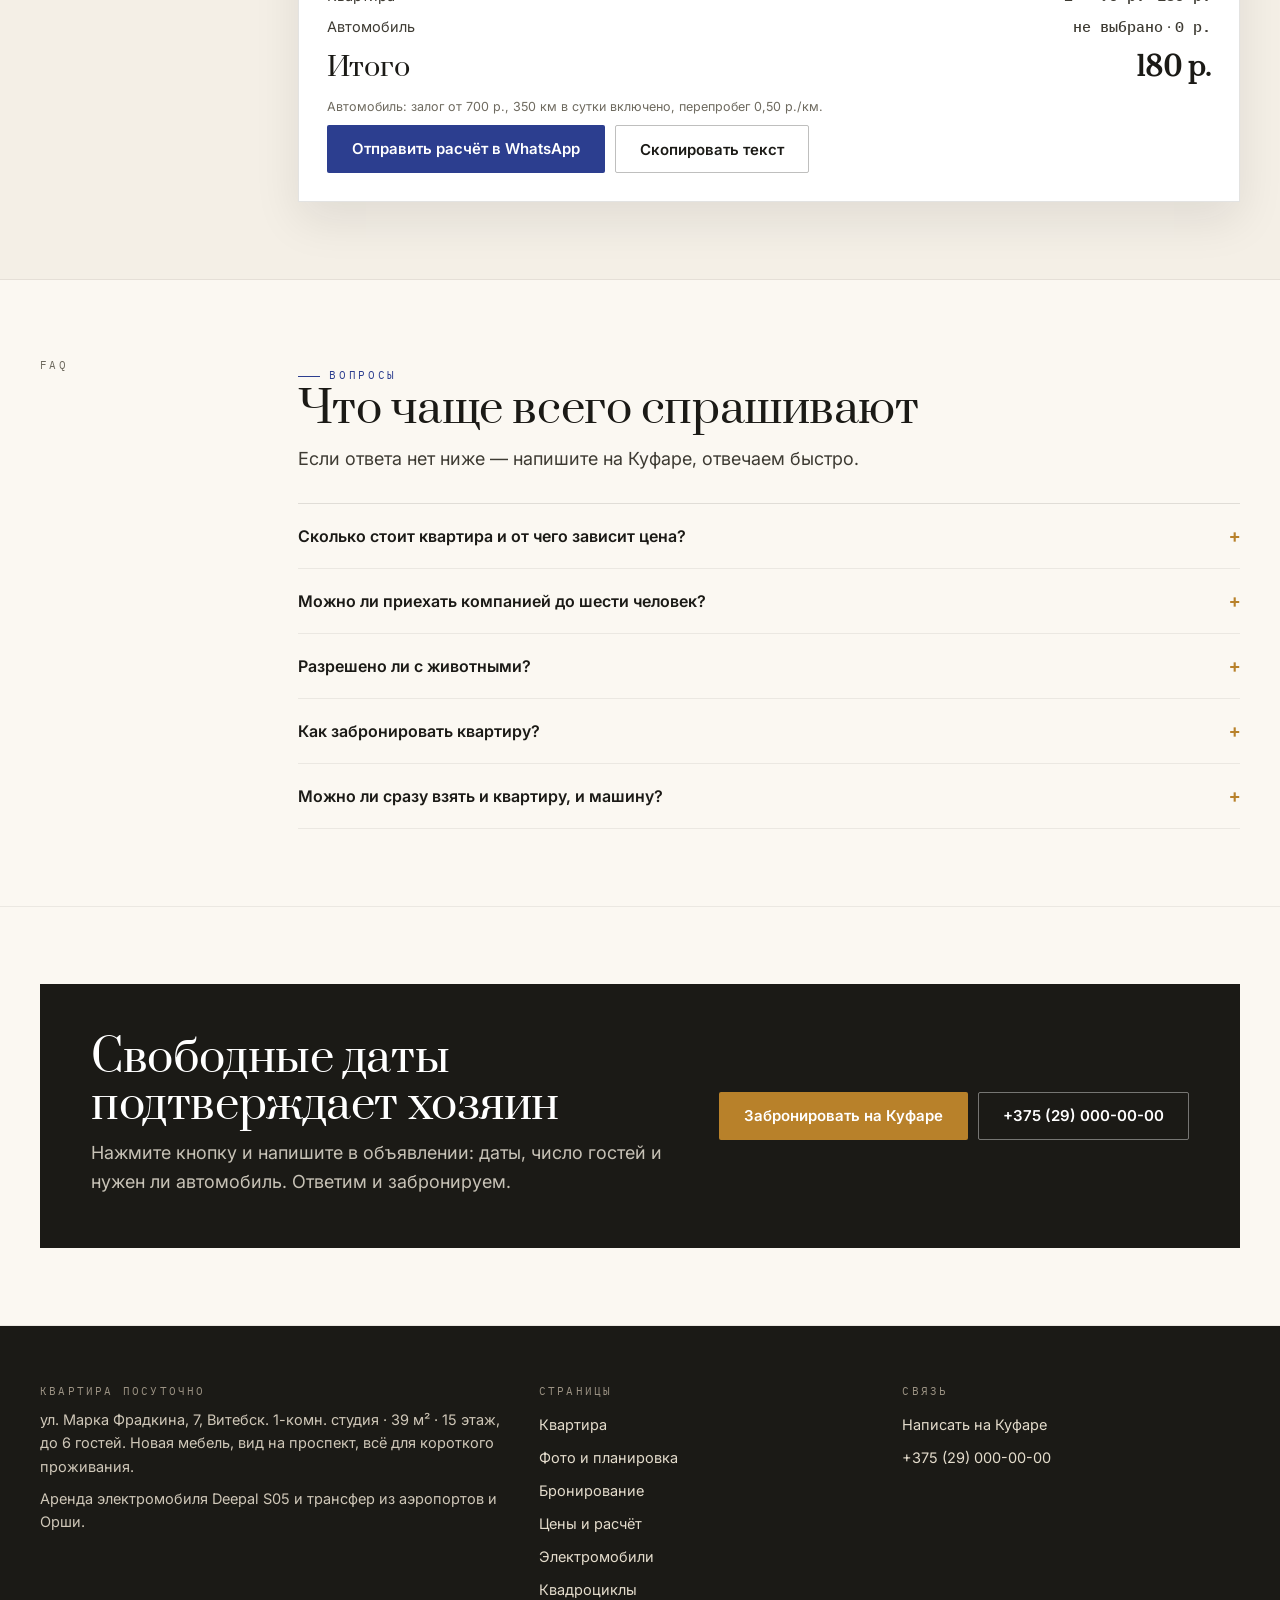
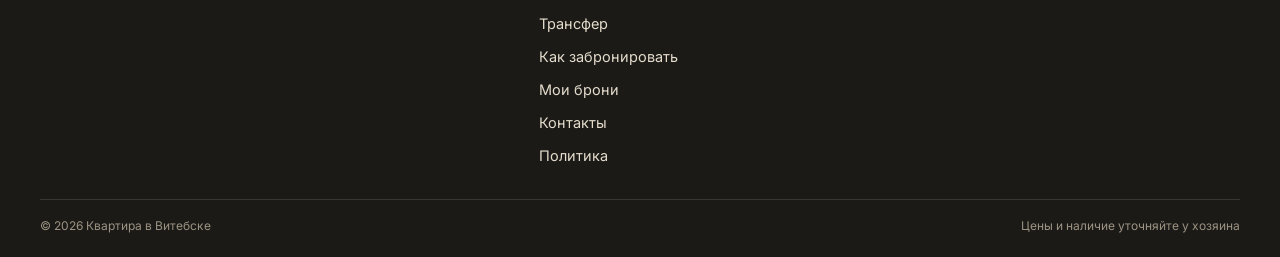
==== commit c823350a: "Правки клиента: два электромобиля (Deepal S05 и Dongfeng Box) с фото, новая страница квадроциклов, з" ====
--- a/index.html
+++ b/index.html
@@ -2,8 +2,8 @@
 <html lang="ru"><head>
 <meta charset="utf-8">
 <meta name="viewport" content="width=device-width,initial-scale=1">
-<title>Квартира на сутки в Витебске — 39 м², новый дом, до 6 гостей</title>
-<meta name="description" content="Посуточная аренда квартиры в Витебске: Марка Фрадкина, 7, студия 39 м² на 15 этаже нового дома, до 6 гостей, от 90 р. в сутки. Аренда электромобиля Deepal S05 и трансфер.">
+<title>Квартира на сутки, электромобили и квадроциклы в Витебске — комплексно для туристов</title>
+<meta name="description" content="Всё для поездки в Витебск в одном месте: квартира на сутки на Марка Фрадкина, 7 (студия 39 м², до 6 гостей, от 90 р.), два электромобиля в аренду — Deepal S05 и Dongfeng Box, квадроциклы для выездов за город и трансфер.">
 <link rel="icon" href="assets/img/favicon.svg" type="image/svg+xml">
 <link rel="preconnect" href="https://fonts.googleapis.com"><link rel="preconnect" href="https://fonts.gstatic.com" crossorigin>
 <link href="https://fonts.googleapis.com/css2?family=Prata&family=Inter:wght@400;500;600;700&family=IBM+Plex+Mono:wght@400;500&display=swap" rel="stylesheet">
@@ -34,14 +34,14 @@
 <a class="btn btn--blue" href="bronirovanie.html" style="margin-left:8px">Забронировать</a>
 <button class="burger" id="burger" aria-label="Меню" aria-expanded="false"><span></span><span></span><span></span></button>
 </div></header>
-<nav class="strip" aria-label="Страницы"><div class="wrap strip__in"><a href="index.html" aria-current="page">Квартира</a><a href="kvartira.html">Фото и планировка</a><a href="bronirovanie.html">Бронирование</a><a href="ceny.html">Цены и расчёт</a><a href="elektromobil.html">Электромобиль</a><a href="transfer.html">Трансфер</a><a href="poryadok.html">Как забронировать</a><a href="kabinet.html">Мои брони</a><a href="kontakty.html">Контакты</a><a href="politika.html">Политика</a></div></nav>
+<nav class="strip" aria-label="Страницы"><div class="wrap strip__in"><a href="index.html" aria-current="page">Квартира</a><a href="kvartira.html">Фото и планировка</a><a href="bronirovanie.html">Бронирование</a><a href="ceny.html">Цены и расчёт</a><a href="elektromobil.html">Электромобили</a><a href="kvadrocikly.html">Квадроциклы</a><a href="transfer.html">Трансфер</a><a href="poryadok.html">Как забронировать</a><a href="kabinet.html">Мои брони</a><a href="kontakty.html">Контакты</a><a href="politika.html">Политика</a></div></nav>
 <main>
-<section class="hero"><div class="hero__bg"><img src="assets/img/living.jpg" alt="Гостиная квартиры посуточно: диван у окна и встроенный шкаф"></div><div class="wrap hero__in"><span class="kick">Витебск · ул. Марка Фрадкина, 7</span><h1>Квартира на сутки в Витебске: новый дом, 39 м², вид на проспект</h1><p class="hero__lead">Студия с новой мебелью и техникой на 15 этаже нового дома на Марка Фрадкина, 7. Размещаем до шести гостей, постель и полотенца включены. Для гостей города — электромобиль Deepal S05 и трансфер.</p><div class="hero__cta"><a class="btn btn--blue" href="https://www.kufar.by/item/1076684302" target="_blank" rel="noopener">Забронировать на Куфаре</a><a class="btn btn--ghost" href="ceny.html">Цены и расчёт</a></div><div class="hero__figs"><div><b>90 р.</b><span>за сутки</span></div><div><b>39 м²</b><span>студия</span></div><div><b>15</b><span>этаж, новый дом</span></div><div><b>6</b><span>гостей</span></div></div></div></section><section class="band band--alt"><div class="wrap"><div class="sect"><div class="sect__side"><span class="mono">Квартира</span></div><div><div class="sect__head"><div><span class="kick">Что внутри</span><h2>Всё для короткого проживания</h2></div><p>Квартира только после ремонта: новая мебель, кухня с техникой, свежая постель. Заезд возможен в день обращения.</p></div><div class="cards"><div class="card"><span class="card__n">01</span><h3>Новая мебель</h3><p>Комплект мебели без следов использования, светлые стены и деревянный ламинат.</p></div><div class="card"><span class="card__n">02</span><h3>Кухня с техникой</h3><p>Варочная панель, духовка, посудомоечная машина, мойка и обеденная зона у окна.</p></div><div class="card"><span class="card__n">03</span><h3>Постель и полотенца</h3><p>На каждого гостя — комплект постельного белья и банных принадлежностей.</p></div><div class="card"><span class="card__n">04</span><h3>Санузел</h3><p>Душевая за стеклом, инсталляция с чёрной панелью, раковина на деревянной тумбе.</p></div><div class="card"><span class="card__n">05</span><h3>Вид на проспект</h3><p>Окна выходят на проспект, в квартире светлый балкон с панорамой города.</p></div><div class="card"><span class="card__n">06</span><h3>До 6 гостей</h3><p>Две спальные поверхности и диван: подойдёт семье, паре друзей или командировочным.</p></div></div></div></div></div></section><section class="band "><div class="wrap"><div class="sect"><div class="sect__side"><span class="mono">Галерея</span></div><div><div class="sect__head"><div><span class="kick">Фото</span><h2>Так квартира выглядит сейчас</h2></div><p>Сьёмка без ретуши: те же диван, кухня и санузел, что вы увидите по приезду.</p></div><div class="tabs"><button data-gal="all" aria-selected="true">Все фото</button><button data-gal="live" aria-selected="false">Кухня и гостиная</button><button data-gal="sleep" aria-selected="false">Спальное место</button><button data-gal="bath" aria-selected="false">Санузел</button><button data-gal="view" aria-selected="false">Балкон</button></div><div class="gal"><figure data-g="live"><img src="assets/img/living.jpg" alt="Гостиная: диван у окна и встроенный шкаф" loading="lazy"><figcaption>Гостиная: диван у окна и встроенный шкаф</figcaption></figure><figure data-g="live"><img src="assets/img/kitchen.jpg" alt="Кухня: мойка, посудомоечная машина, духовка" loading="lazy"><figcaption>Кухня: мойка, посудомоечная машина, духовка</figcaption></figure><figure data-g="live"><img src="assets/img/kitchen2.jpg" alt="Угловая кухня с варочной панелью" loading="lazy"><figcaption>Угловая кухня с варочной панелью</figcaption></figure><figure data-g="live"><img src="assets/img/dining.jpg" alt="Обеденная зона у окна" loading="lazy"><figcaption>Обеденная зона у окна</figcaption></figure><figure data-g="live"><img src="assets/img/studio.jpg" alt="Общий вид студии" loading="lazy"><figcaption>Общий вид студии</figcaption></figure><figure data-g="sleep"><img src="assets/img/bedroom.jpg" alt="Спальное место и диван" loading="lazy"><figcaption>Спальное место и диван</figcaption></figure><figure data-g="sleep"><img src="assets/img/bedroom2.jpg" alt="Кровать, комод и телевизор" loading="lazy"><figcaption>Кровать, комод и телевизор</figcaption></figure><figure data-g="bath"><img src="assets/img/bath1.jpg" alt="Санузел: раковина и душевая" loading="lazy"><figcaption>Санузел: раковина и душевая</figcaption></figure><figure data-g="bath"><img src="assets/img/bath2.jpg" alt="Санузел: инсталляция и душ" loading="lazy"><figcaption>Санузел: инсталляция и душ</figcaption></figure><figure data-g="view"><img src="assets/img/balcony.jpg" alt="Балкон с видом на город" loading="lazy"><figcaption>Балкон с видом на город</figcaption></figure></div></div></div></div></section><section class="band "><div class="wrap"><div class="sect"><div class="sect__side"><span class="mono">Район</span></div><div><div class="sect__head"><div><span class="kick">Расположение</span><h2>Дом на Марка Фрадкина, 7</h2></div><p>Тихий микрорайон с быстрым выездом на объездную: удобно, если приехали на машине или с чемоданом.</p></div><div class="rows"><div class="row"><div><h3>Остановка транспорта</h3><p>Пешком до остановки около 50 метров, городской транспорт ходит каждые 3 минуты.</p></div><span class="row__p">50 м</span></div><div class="row"><div><h3>Магазин «Веста»</h3><p>Большой продуктовый в пятистах метрах от подъезда.</p></div><span class="row__p">500 м</span></div><div class="row"><div><h3>Центр города</h3><p>До центра девять минут на маршрутке.</p></div><span class="row__p">9 мин</span></div><div class="row"><div><h3>Такси до центра</h3><p>Примерная стоимость поездки в центр города.</p></div><span class="row__p">≈ 5 р.</span></div><div class="row"><div><h3>Объездная трасса</h3><p>Быстрый выезд на объездную для поездок по Беларуси.</p></div><span class="row__p">рядом</span></div></div></div></div></div></section><section class="band band--alt"><div class="wrap"><div class="sect"><div class="sect__side"><span class="mono">Транспорт</span></div><div><div class="sect__head"><div><span class="kick">Автомобиль</span><h2>Электромобиль Deepal S05 рядом с квартирой</h2></div><p>Новый электрический кроссовер: большой экран, камеры и ассистенты, выдаётся чистым и заряженным. Забрать можно у квартиры — договоримся о времени.</p></div><div class="split"><figure class="plate"><img src="assets/img/car.jpg" alt="Электромобиль Deepal S05 в Витебске"><figcaption>Deepal S05 · аренда от 249 р. в сутки</figcaption></figure><div><div class="prices"><div class="price"><span>1 сутки</span><b>249 р.</b></div><div class="price"><span>2–3 суток</span><b>229 р./сутки</b></div><div class="price"><span>4–7 суток</span><b>209 р./сутки</b></div><div class="price"><span>8–14 суток</span><b>189 р./сутки</b></div><div class="price"><span>15 суток и больше</span><b>по договорённости</b></div></div><p style="margin-top:14px;font-size:14px;color:var(--muted)">Залог от 700 р., 350 км в сутки включено, перепробег 0,50 р./км.</p><div style="margin-top:16px;display:flex;gap:10px;flex-wrap:wrap"><a class="btn btn--blue" href="elektromobil.html">Тарифы и условия</a><a class="btn btn--ghost" href="ceny.html">Расчёт поездки</a></div></div></div></div></div></div></section><section class="band "><div class="wrap"><div class="sect"><div class="sect__side"><span class="mono">Маршруты</span></div><div><div class="sect__head"><div><span class="kick">Трансфер</span><h2>Встретим в аэропорту или в Орше</h2></div><p>Трансфер из аэропортов и из Орши: забираем с табличкой, помогаем с вещами, везём до квартиры. Цену называем заранее по маршруту.</p></div><div class="rows"><div class="row"><div><h3>Аэропорт Минск — Витебск</h3><p>Встреча в зале прилёта, ожидание по времени рейса.</p></div><span class="row__p">по запросу</span></div><div class="row"><div><h3>Орша — Витебск</h3><p>Быстро и комфортно с железнодорожного вокзала.</p></div><span class="row__p">по запросу</span></div><div class="row"><div><h3>Витебск — аэропорт</h3><p>Обратный трансфер, заказывайте вместе с квартирой.</p></div><span class="row__p">по запросу</span></div></div></div></div></div></section><section class="band band--alt"><div class="wrap"><div class="sect"><div class="sect__side"><span class="mono">Калькулятор</span></div><div><div class="sect__head"><div><span class="kick">Расчёт</span><h2>Посчитайте проживание и автомобиль</h2></div><p>Выберите число суток и гостей: увидите ориентировочную сумму и сможете сразу отправить её хозяину.</p></div><div class="calc" id="calc"><div class="calc__grid"><div class="field"><label for="cN">Суток в квартире</label><select id="cN"><option value="1">1</option><option value="2" selected>2</option><option value="3">3</option><option value="4">4</option><option value="5">5</option><option value="6">6</option><option value="7">7</option><option value="8">8</option><option value="9">9</option><option value="10">10</option><option value="11">11</option><option value="12">12</option><option value="13">13</option><option value="14">14</option><option value="21">21</option><option value="30">30</option></select></div><div class="field"><label for="cG">Гостей</label><select id="cG"><option value="1">1</option><option value="2" selected>2</option><option value="3">3</option><option value="4">4</option><option value="5">5</option><option value="6">6</option></select></div><div class="field"><label for="cD">Суток на автомобиле</label><select id="cD"><option value="0" selected>0</option><option value="1">1</option><option value="2">2</option><option value="3">3</option><option value="4">4</option><option value="5">5</option><option value="7">7</option><option value="10">10</option><option value="14">14</option><option value="21">21</option></select></div><div class="field"><label>Ставки</label><input type="text" value="90 р. квартира · от 249 р. авто" readonly></div></div><div class="calc__sum"><div class="calc__line"><span>Квартира</span><span><b id="lFlat">2 × 90 р.</b> · <b id="vFlat">180 р.</b></span></div><div class="calc__line"><span>Автомобиль</span><span><b id="lCar">не выбрано</b> · <b id="vCar">0 р.</b></span></div><div class="calc__total"><span>Итого</span><b id="vTotal">180 р.</b></div><p class="calc__note" id="calcNote"></p><div style="display:flex;gap:10px;flex-wrap:wrap"><a class="btn btn--blue" id="cWa" href="#" target="_blank" rel="noopener">Отправить расчёт в WhatsApp</a><button class="btn btn--ghost" id="cCopy" type="button">Скопировать текст</button></div></div></div></div></div></div></section><section class="band "><div class="wrap"><div class="sect"><div class="sect__side"><span class="mono">FAQ</span></div><div><div class="sect__head"><div><span class="kick">Вопросы</span><h2>Что чаще всего спрашивают</h2></div><p>Если ответа нет ниже — напишите на Куфаре, отвечаем быстро.</p></div><div class="faq"><div class="faq__i"><button class="faq__q" aria-expanded="false">Сколько стоит квартира и от чего зависит цена?</button><div class="faq__a">Базовая ставка — 90 р. за сутки. Цена зависит от количества человек: точную сумму хозяин подтвердит при бронировании.</div></div><div class="faq__i"><button class="faq__q" aria-expanded="false">Можно ли приехать компанией до шести человек?</button><div class="faq__a">Да, размещение рассчитано на шесть гостей: кровать, диван и дополнительное спальное место. Комплекты постели и полотенец включены.</div></div><div class="faq__i"><button class="faq__q" aria-expanded="false">Разрешено ли с животными?</button><div class="faq__a">Объявление допускает проживание с питомцами — уточните породу и количество при бронировании, чтобы согласовать условия.</div></div><div class="faq__i"><button class="faq__q" aria-expanded="false">Как забронировать квартиру?</button><div class="faq__a">Напишите в объявлении на Куфаре или оставьте заявку на сайте: подтверждаем даты, время заезда и способ оплаты.</div></div><div class="faq__i"><button class="faq__q" aria-expanded="false">Можно ли сразу взять и квартиру, и машину?</button><div class="faq__a">Да, это одна из частых просьб. В расчёте выберите сутки в квартире и сутки на автомобиле — отправим одним сообщением.</div></div></div></div></div></div></section><section class="band"><div class="wrap"><div class="cta"><div><h2>Свободные даты подтверждает хозяин</h2><p style="margin-top:10px;color:rgba(242,236,223,.8)">Нажмите кнопку и напишите в объявлении: даты, число гостей и нужен ли автомобиль. Ответим и забронируем.</p></div><div class="cta__act"><a class="btn btn--ochre" href="https://www.kufar.by/item/1076684302" target="_blank" rel="noopener">Забронировать на Куфаре</a><a class="btn btn--ghost" style="border-color:rgba(255,255,255,.4);color:#fff" href="tel:+375290000000">+375 (29) 000-00-00</a></div></div></div></section></main>
+<section class="hero"><div class="hero__bg"><img src="assets/img/living.jpg" alt="Гостиная квартиры посуточно: диван у окна и встроенный шкаф"></div><div class="wrap hero__in"><span class="kick">Витебск · ул. Марка Фрадкина, 7</span><h1>Квартира на сутки, машина и квадроциклы — всё для поездки в Витебск</h1><p class="hero__lead">Студия с новой мебелью и техникой на 15 этаже нового дома на Марка Фрадкина, 7. До шести гостей, постель и полотенца включены. Для поездок — два электромобиля на выбор, Deepal S05 и Dongfeng Box, и квадроциклы для выездов за город.</p><div class="hero__cta"><a class="btn btn--blue" href="https://www.kufar.by/item/1076684302" target="_blank" rel="noopener">Забронировать на Куфаре</a><a class="btn btn--ghost" href="ceny.html">Цены и расчёт</a></div><div class="hero__figs"><div><b>90 р.</b><span>за сутки</span></div><div><b>2 авто</b><span>электромобиля</span></div><div><b>квадро</b><span>прокат</span></div><div><b>6</b><span>гостей</span></div></div></div></section><section class="band band--alt"><div class="wrap"><div class="sect"><div class="sect__side"><span class="mono">Квартира</span></div><div><div class="sect__head"><div><span class="kick">Что внутри</span><h2>Всё для короткого проживания</h2></div><p>Квартира только после ремонта: новая мебель, кухня с техникой, свежая постель. Заезд возможен в день обращения.</p></div><div class="cards"><div class="card"><span class="card__n">01</span><h3>Новая мебель</h3><p>Комплект мебели без следов использования, светлые стены и деревянный ламинат.</p></div><div class="card"><span class="card__n">02</span><h3>Кухня с техникой</h3><p>Варочная панель, духовка, посудомоечная машина, мойка и обеденная зона у окна.</p></div><div class="card"><span class="card__n">03</span><h3>Постель и полотенца</h3><p>На каждого гостя — комплект постельного белья и банных принадлежностей.</p></div><div class="card"><span class="card__n">04</span><h3>Санузел</h3><p>Душевая за стеклом, инсталляция с чёрной панелью, раковина на деревянной тумбе.</p></div><div class="card"><span class="card__n">05</span><h3>Вид на проспект</h3><p>Окна выходят на проспект, в квартире светлый балкон с панорамой города.</p></div><div class="card"><span class="card__n">06</span><h3>До 6 гостей</h3><p>Две спальные поверхности и диван: подойдёт семье, паре друзей или командировочным.</p></div></div></div></div></div></section><section class="band "><div class="wrap"><div class="sect"><div class="sect__side"><span class="mono">Галерея</span></div><div><div class="sect__head"><div><span class="kick">Фото</span><h2>Так квартира выглядит сейчас</h2></div><p>Сьёмка без ретуши: те же диван, кухня и санузел, что вы увидите по приезду.</p></div><div class="tabs"><button data-gal="all" aria-selected="true">Все фото</button><button data-gal="live" aria-selected="false">Кухня и гостиная</button><button data-gal="sleep" aria-selected="false">Спальное место</button><button data-gal="bath" aria-selected="false">Санузел</button><button data-gal="view" aria-selected="false">Балкон</button></div><div class="gal"><figure data-g="live"><img src="assets/img/living.jpg" alt="Гостиная: диван у окна и встроенный шкаф" loading="lazy"><figcaption>Гостиная: диван у окна и встроенный шкаф</figcaption></figure><figure data-g="live"><img src="assets/img/kitchen.jpg" alt="Кухня: мойка, посудомоечная машина, духовка" loading="lazy"><figcaption>Кухня: мойка, посудомоечная машина, духовка</figcaption></figure><figure data-g="live"><img src="assets/img/kitchen2.jpg" alt="Угловая кухня с варочной панелью" loading="lazy"><figcaption>Угловая кухня с варочной панелью</figcaption></figure><figure data-g="live"><img src="assets/img/dining.jpg" alt="Обеденная зона у окна" loading="lazy"><figcaption>Обеденная зона у окна</figcaption></figure><figure data-g="live"><img src="assets/img/studio.jpg" alt="Общий вид студии" loading="lazy"><figcaption>Общий вид студии</figcaption></figure><figure data-g="sleep"><img src="assets/img/bedroom.jpg" alt="Спальное место и диван" loading="lazy"><figcaption>Спальное место и диван</figcaption></figure><figure data-g="sleep"><img src="assets/img/bedroom2.jpg" alt="Кровать, комод и телевизор" loading="lazy"><figcaption>Кровать, комод и телевизор</figcaption></figure><figure data-g="bath"><img src="assets/img/bath1.jpg" alt="Санузел: раковина и душевая" loading="lazy"><figcaption>Санузел: раковина и душевая</figcaption></figure><figure data-g="bath"><img src="assets/img/bath2.jpg" alt="Санузел: инсталляция и душ" loading="lazy"><figcaption>Санузел: инсталляция и душ</figcaption></figure><figure data-g="view"><img src="assets/img/balcony.jpg" alt="Балкон с видом на город" loading="lazy"><figcaption>Балкон с видом на город</figcaption></figure></div></div></div></div></section><section class="band "><div class="wrap"><div class="sect"><div class="sect__side"><span class="mono">Район</span></div><div><div class="sect__head"><div><span class="kick">Расположение</span><h2>Дом на Марка Фрадкина, 7</h2></div><p>Тихий микрорайон с быстрым выездом на объездную: удобно, если приехали на машине или с чемоданом.</p></div><div class="rows"><div class="row"><div><h3>Остановка транспорта</h3><p>Пешком до остановки около 50 метров, городской транспорт ходит каждые 3 минуты.</p></div><span class="row__p">50 м</span></div><div class="row"><div><h3>Магазин «Веста»</h3><p>Большой продуктовый в пятистах метрах от подъезда.</p></div><span class="row__p">500 м</span></div><div class="row"><div><h3>Центр города</h3><p>До центра девять минут на маршрутке.</p></div><span class="row__p">9 мин</span></div><div class="row"><div><h3>Такси до центра</h3><p>Примерная стоимость поездки в центр города.</p></div><span class="row__p">≈ 5 р.</span></div><div class="row"><div><h3>Объездная трасса</h3><p>Быстрый выезд на объездную для поездок по Беларуси.</p></div><span class="row__p">рядом</span></div></div></div></div></div></section><section class="band band--alt"><div class="wrap"><div class="sect"><div class="sect__side"><span class="mono">Транспорт</span></div><div><div class="sect__head"><div><span class="kick">Автомобили</span><h2>Два электромобиля рядом с квартирой</h2></div><p>Deepal S05 — новый кроссовер с большим экраном и камерами. Второй автомобиль — Dongfeng Box, компактный электрический хэтчбек: проще на парковке в центре и дешевле в аренде. Обе машины выдаём чистыми и заряженными у квартиры.</p></div><div class="split"><div><figure class="plate"><img src="assets/img/car-1.jpg" alt="Электромобиль Deepal S05 в Витебске"><figcaption>Deepal S05 · аренда от 249 р. в сутки</figcaption></figure><figure class="plate" style="margin-top:14px"><img src="assets/img/box-front.jpg" alt="Электромобиль Dongfeng Box в Витебске"><figcaption>Dongfeng Box · тарифы по запросу</figcaption></figure></div><div><div class="prices"><div class="price"><span>1 сутки</span><b>249 р.</b></div><div class="price"><span>2–3 суток</span><b>229 р./сутки</b></div><div class="price"><span>4–7 суток</span><b>209 р./сутки</b></div><div class="price"><span>8–14 суток</span><b>189 р./сутки</b></div><div class="price"><span>15 суток и больше</span><b>по договорённости</b></div></div><p style="margin-top:14px;font-size:14px;color:var(--muted)">Deepal S05: залог от 700 р., 350 км в сутки включено, перепробег 0,50 р./км. По Dongfeng Box и квадроциклам цену называем под даты.</p><div style="margin-top:16px;display:flex;gap:10px;flex-wrap:wrap"><a class="btn btn--blue" href="elektromobil.html">Обе машины и условия</a><a class="btn btn--ghost" href="kvadrocikly.html">Квадроциклы</a></div></div></div></div></div></div></section><section class="band "><div class="wrap"><div class="sect"><div class="sect__side"><span class="mono">Квадроциклы</span></div><div><div class="sect__head"><div><span class="kick">Квадроциклы</span><h2>За город — на квадроциклах</h2></div><p>Для гостей, которым мало города: квадроциклы напрокат, чтобы выбраться к лесу и озёрам под Витебском. Выдаём с экипировкой, показываем маршрут и объясняем управление перед выездом.</p></div><div class="split"><figure class="plate"><img src="assets/img/quad-1.jpg" alt="Квадроцикл для прогулок под Витебском" loading="lazy"><figcaption>Квадроциклы · прокат для гостей квартиры</figcaption></figure><div><h3>Что входит</h3><p style="margin-top:8px;color:var(--ink2)">Шлемы и экипировка, инструктаж перед выездом, заправленный бак и подсказанный маршрут. Количество машин и время бронируем под вашу компанию.</p><h3 style="margin-top:18px">Сколько стоит</h3><p style="margin-top:8px;color:var(--ink2)">Тариф зависит от числа машин и часов — называем цену под ваши даты, без доплат на месте.</p><div style="margin-top:18px;display:flex;gap:10px;flex-wrap:wrap"><a class="btn btn--blue" href="kvadrocikly.html">Подробно о квадроциклах</a><a class="btn btn--ghost" href="kontakty.html">Спросить наличие</a></div></div></div></div></div></div></section><section class="band "><div class="wrap"><div class="sect"><div class="sect__side"><span class="mono">Маршруты</span></div><div><div class="sect__head"><div><span class="kick">Трансфер</span><h2>Встретим в аэропорту или в Орше</h2></div><p>Трансфер из аэропортов и из Орши: забираем с табличкой, помогаем с вещами, везём до квартиры. Цену называем заранее по маршруту.</p></div><div class="rows"><div class="row"><div><h3>Аэропорт Минск — Витебск</h3><p>Встреча в зале прилёта, ожидание по времени рейса.</p></div><span class="row__p">по запросу</span></div><div class="row"><div><h3>Орша — Витебск</h3><p>Быстро и комфортно с железнодорожного вокзала.</p></div><span class="row__p">по запросу</span></div><div class="row"><div><h3>Витебск — аэропорт</h3><p>Обратный трансфер, заказывайте вместе с квартирой.</p></div><span class="row__p">по запросу</span></div></div></div></div></div></section><section class="band band--alt"><div class="wrap"><div class="sect"><div class="sect__side"><span class="mono">Калькулятор</span></div><div><div class="sect__head"><div><span class="kick">Расчёт</span><h2>Посчитайте проживание и автомобиль</h2></div><p>Выберите число суток и гостей: увидите ориентировочную сумму и сможете сразу отправить её хозяину.</p></div><div class="calc" id="calc"><div class="calc__grid"><div class="field"><label for="cN">Суток в квартире</label><select id="cN"><option value="1">1</option><option value="2" selected>2</option><option value="3">3</option><option value="4">4</option><option value="5">5</option><option value="6">6</option><option value="7">7</option><option value="8">8</option><option value="9">9</option><option value="10">10</option><option value="11">11</option><option value="12">12</option><option value="13">13</option><option value="14">14</option><option value="21">21</option><option value="30">30</option></select></div><div class="field"><label for="cG">Гостей</label><select id="cG"><option value="1">1</option><option value="2" selected>2</option><option value="3">3</option><option value="4">4</option><option value="5">5</option><option value="6">6</option></select></div><div class="field"><label for="cD">Суток на автомобиле</label><select id="cD"><option value="0" selected>0</option><option value="1">1</option><option value="2">2</option><option value="3">3</option><option value="4">4</option><option value="5">5</option><option value="7">7</option><option value="10">10</option><option value="14">14</option><option value="21">21</option></select></div><div class="field"><label>Ставки</label><input type="text" value="90 р. квартира · от 249 р. авто" readonly></div></div><div class="calc__sum"><div class="calc__line"><span>Квартира</span><span><b id="lFlat">2 × 90 р.</b> · <b id="vFlat">180 р.</b></span></div><div class="calc__line"><span>Автомобиль</span><span><b id="lCar">не выбрано</b> · <b id="vCar">0 р.</b></span></div><div class="calc__total"><span>Итого</span><b id="vTotal">180 р.</b></div><p class="calc__note" id="calcNote"></p><div style="display:flex;gap:10px;flex-wrap:wrap"><a class="btn btn--blue" id="cWa" href="#" target="_blank" rel="noopener">Отправить расчёт в WhatsApp</a><button class="btn btn--ghost" id="cCopy" type="button">Скопировать текст</button></div></div></div></div></div></div></section><section class="band "><div class="wrap"><div class="sect"><div class="sect__side"><span class="mono">FAQ</span></div><div><div class="sect__head"><div><span class="kick">Вопросы</span><h2>Что чаще всего спрашивают</h2></div><p>Если ответа нет ниже — напишите на Куфаре, отвечаем быстро.</p></div><div class="faq"><div class="faq__i"><button class="faq__q" aria-expanded="false">Сколько стоит квартира и от чего зависит цена?</button><div class="faq__a">Базовая ставка — 90 р. за сутки. Цена зависит от количества человек: точную сумму хозяин подтвердит при бронировании.</div></div><div class="faq__i"><button class="faq__q" aria-expanded="false">Можно ли приехать компанией до шести человек?</button><div class="faq__a">Да, размещение рассчитано на шесть гостей: кровать, диван и дополнительное спальное место. Комплекты постели и полотенец включены.</div></div><div class="faq__i"><button class="faq__q" aria-expanded="false">Разрешено ли с животными?</button><div class="faq__a">Объявление допускает проживание с питомцами — уточните породу и количество при бронировании, чтобы согласовать условия.</div></div><div class="faq__i"><button class="faq__q" aria-expanded="false">Как забронировать квартиру?</button><div class="faq__a">Напишите в объявлении на Куфаре или оставьте заявку на сайте: подтверждаем даты, время заезда и способ оплаты.</div></div><div class="faq__i"><button class="faq__q" aria-expanded="false">Можно ли сразу взять и квартиру, и машину?</button><div class="faq__a">Да, это одна из частых просьб. В расчёте выберите сутки в квартире и сутки на автомобиле — отправим одним сообщением.</div></div></div></div></div></div></section><section class="band"><div class="wrap"><div class="cta"><div><h2>Свободные даты подтверждает хозяин</h2><p style="margin-top:10px;color:rgba(242,236,223,.8)">Нажмите кнопку и напишите в объявлении: даты, число гостей и нужен ли автомобиль. Ответим и забронируем.</p></div><div class="cta__act"><a class="btn btn--ochre" href="https://www.kufar.by/item/1076684302" target="_blank" rel="noopener">Забронировать на Куфаре</a><a class="btn btn--ghost" style="border-color:rgba(255,255,255,.4);color:#fff" href="tel:+375290000000">+375 (29) 000-00-00</a></div></div></div></section></main>
 <footer class="foot"><div class="wrap">
 <div class="foot__grid">
 <div><h4>Квартира посуточно</h4><p style="font-size:14.5px;line-height:1.65">ул. Марка Фрадкина, 7, Витебск. 1-комн. студия · 39 м² · 15 этаж, до 6 гостей. Новая мебель, вид на проспект, всё для короткого проживания.</p>
 <p style="font-size:14.5px;margin-top:8px">Аренда электромобиля Deepal S05 и трансфер из аэропортов и Орши.</p></div>
-<div><h4>Страницы</h4><a href="index.html">Квартира</a><a href="kvartira.html">Фото и планировка</a><a href="bronirovanie.html">Бронирование</a><a href="ceny.html">Цены и расчёт</a><a href="elektromobil.html">Электромобиль</a><a href="transfer.html">Трансфер</a><a href="poryadok.html">Как забронировать</a><a href="kabinet.html">Мои брони</a><a href="kontakty.html">Контакты</a><a href="politika.html">Политика</a></div>
+<div><h4>Страницы</h4><a href="index.html">Квартира</a><a href="kvartira.html">Фото и планировка</a><a href="bronirovanie.html">Бронирование</a><a href="ceny.html">Цены и расчёт</a><a href="elektromobil.html">Электромобили</a><a href="kvadrocikly.html">Квадроциклы</a><a href="transfer.html">Трансфер</a><a href="poryadok.html">Как забронировать</a><a href="kabinet.html">Мои брони</a><a href="kontakty.html">Контакты</a><a href="politika.html">Политика</a></div>
 <div><h4>Связь</h4><a href="https://www.kufar.by/item/1076684302" target="_blank" rel="noopener">Написать на Куфаре</a><a href="tel:+375290000000">+375 (29) 000-00-00</a></div>
 </div>
 <div class="foot__bot"><span>© 2026 Квартира в Витебске</span><span>Цены и наличие уточняйте у хозяина</span></div>
@@ -54,7 +54,7 @@
 </div>
 <div class="drawer" id="drawer" data-open="false" aria-hidden="true"><div class="drawer__inner">
 <div class="drawer__top"><span class="mono">Меню</span><button class="drawer__close" id="drawerClose" aria-label="Закрыть"></button></div>
-<a href="index.html">Квартира</a><a href="kvartira.html">Фото и планировка</a><a href="bronirovanie.html">Бронирование</a><a href="ceny.html">Цены и расчёт</a><a href="elektromobil.html">Электромобиль</a><a href="transfer.html">Трансфер</a><a href="poryadok.html">Как забронировать</a><a href="kabinet.html">Мои брони</a><a href="kontakty.html">Контакты</a><a href="politika.html">Политика</a>
+<a href="index.html">Квартира</a><a href="kvartira.html">Фото и планировка</a><a href="bronirovanie.html">Бронирование</a><a href="ceny.html">Цены и расчёт</a><a href="elektromobil.html">Электромобили</a><a href="kvadrocikly.html">Квадроциклы</a><a href="transfer.html">Трансфер</a><a href="poryadok.html">Как забронировать</a><a href="kabinet.html">Мои брони</a><a href="kontakty.html">Контакты</a><a href="politika.html">Политика</a>
 <a href="politika.html">Политика</a>
 <a href="vhod.html">Вход и регистрация</a>
 <a class="btn btn--blue" href="bronirovanie.html" style="margin-top:14px">Забронировать даты</a>
